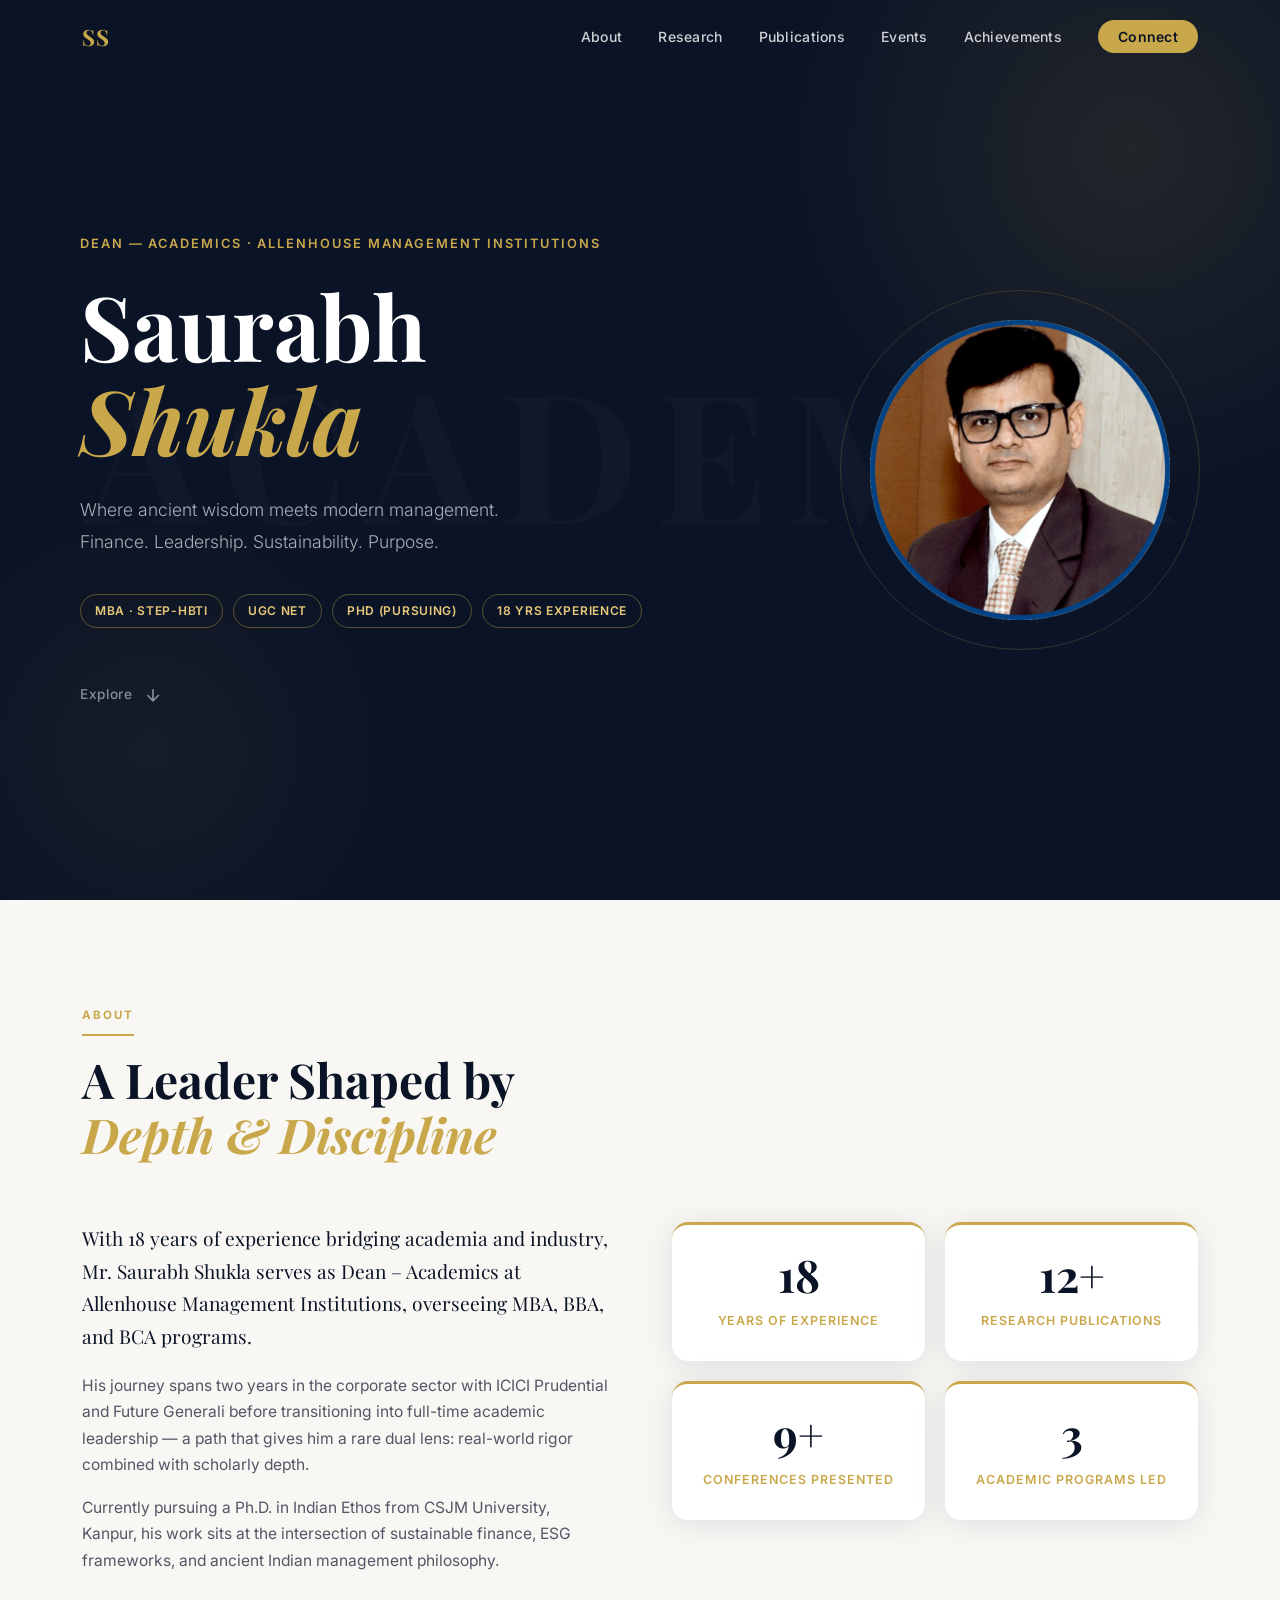
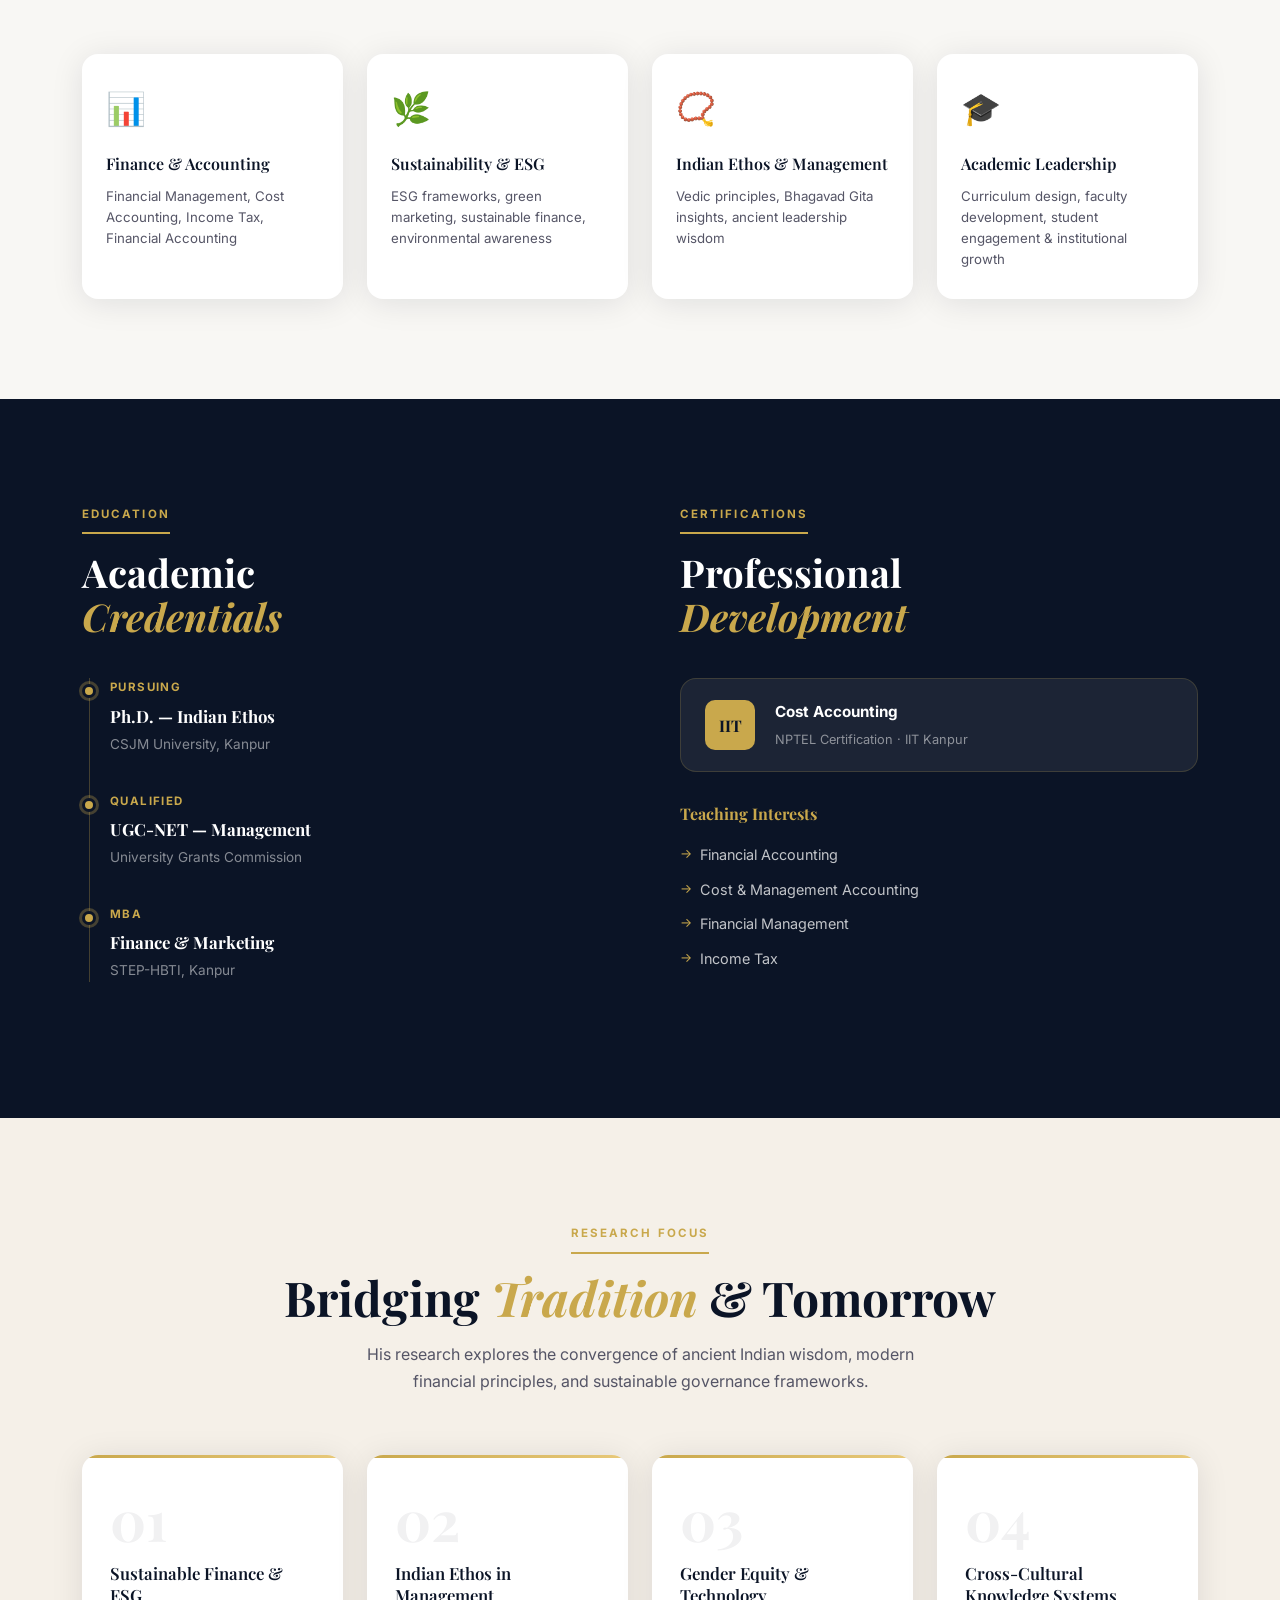
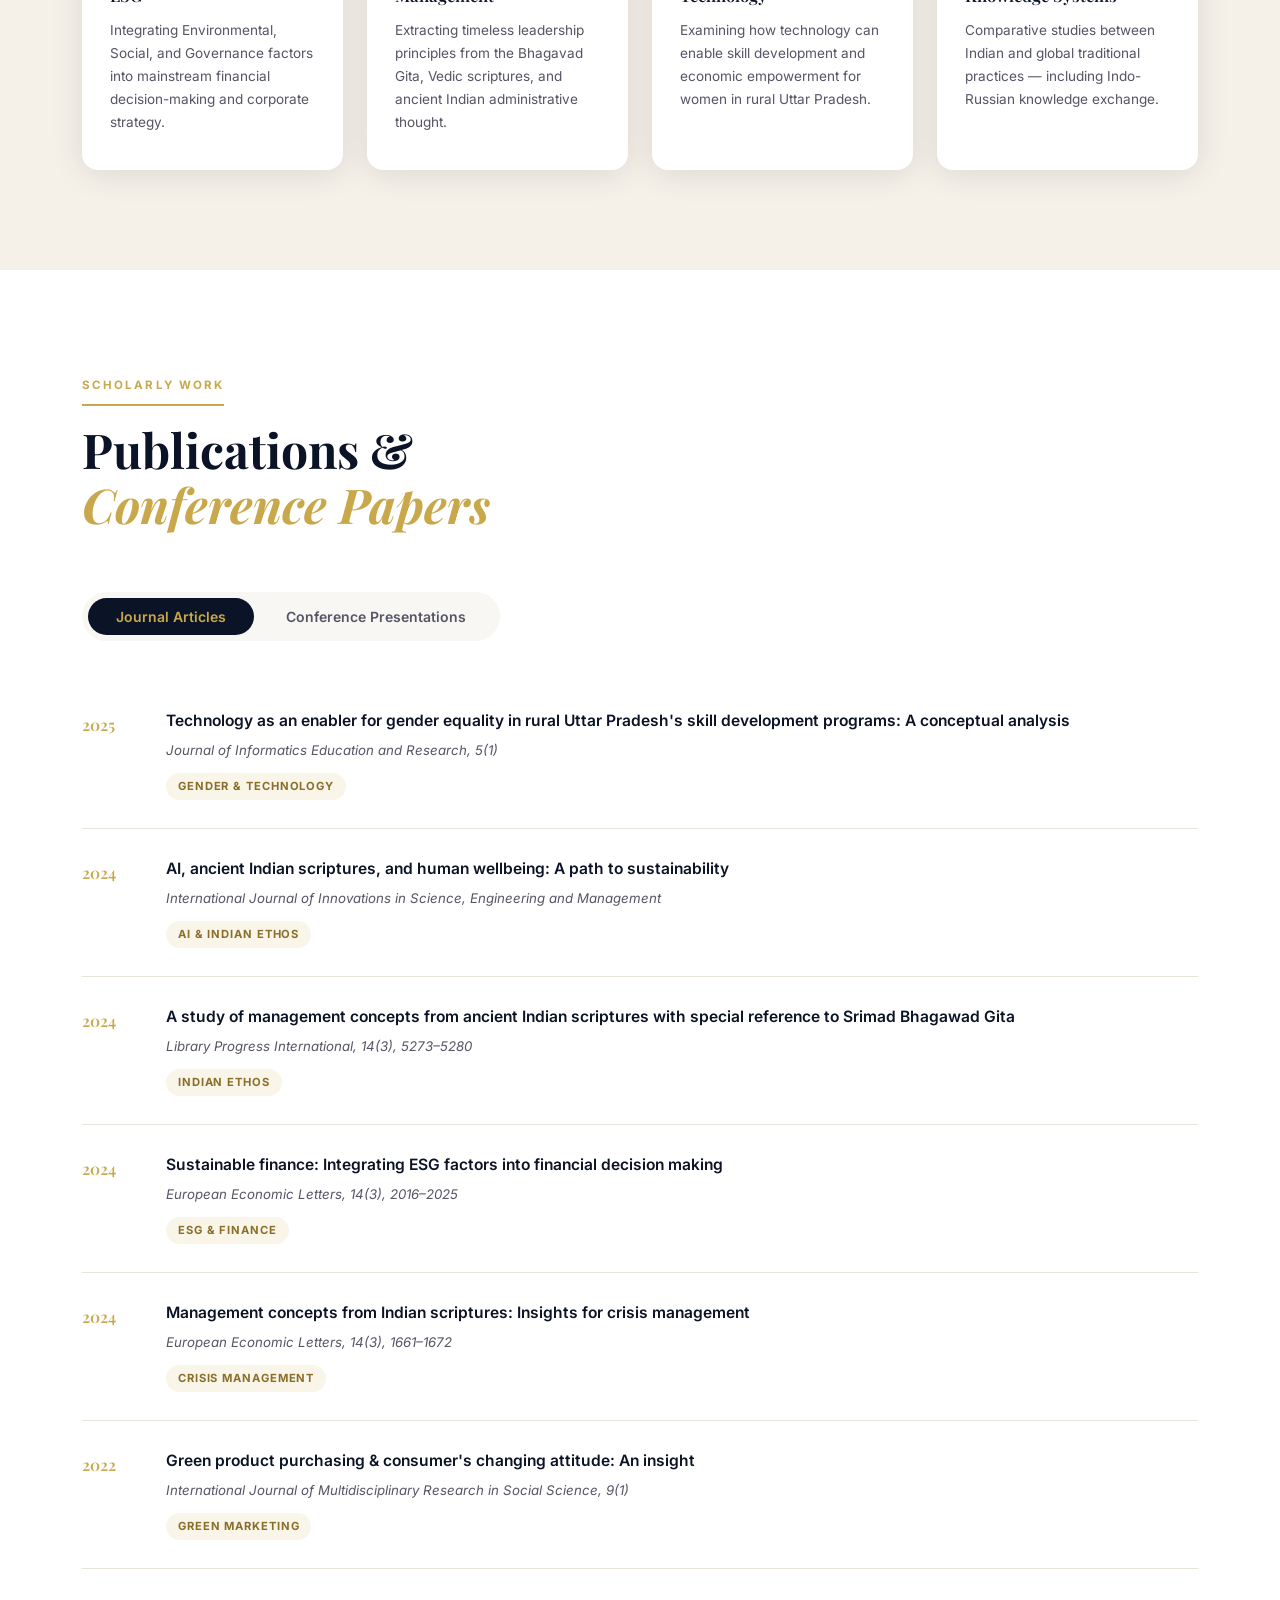
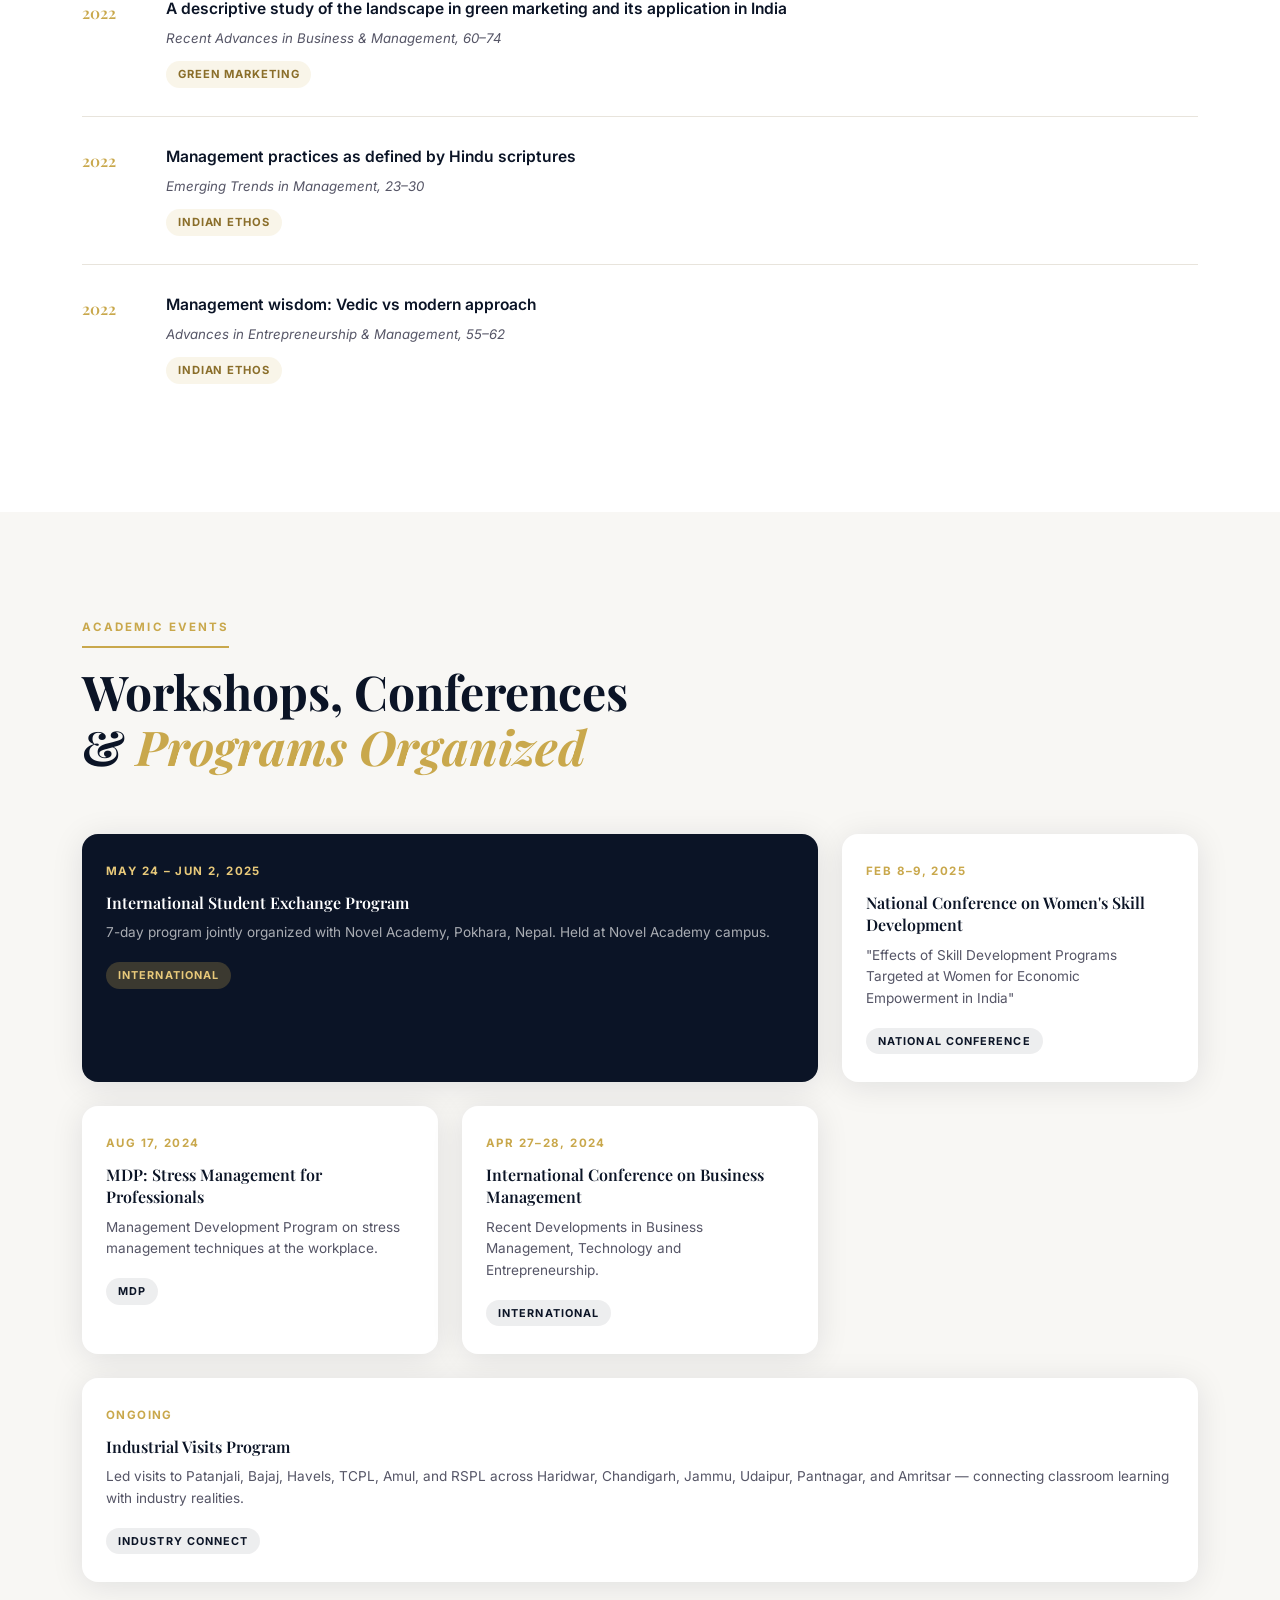
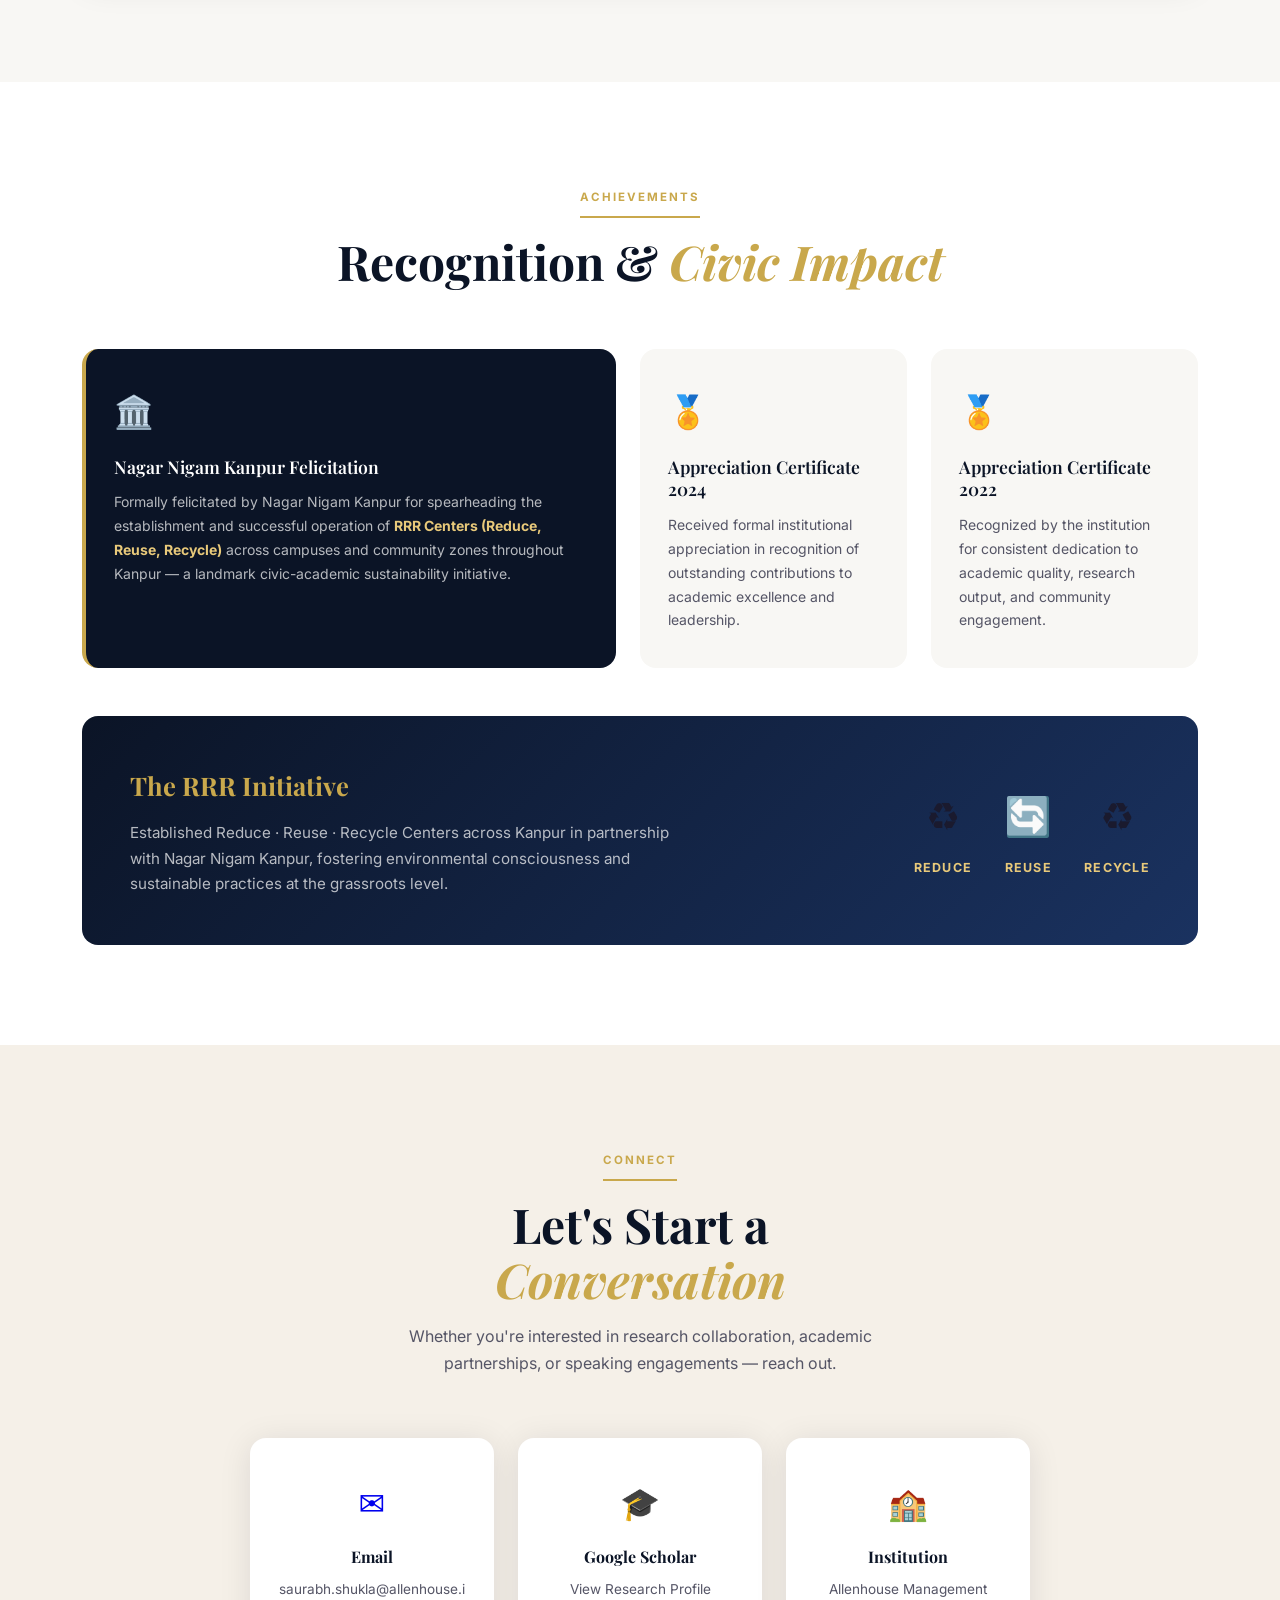
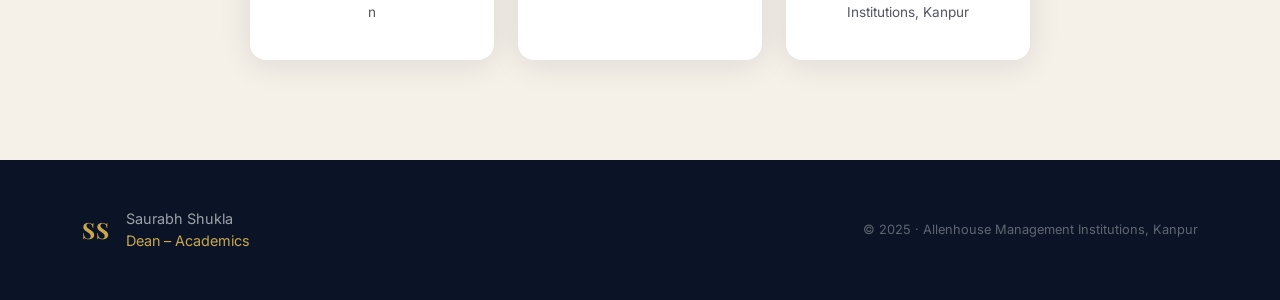
==== index.html @ df02d7ec "Add files via upload" ====
<!DOCTYPE html>
<html lang="en">
<head>
  <meta charset="UTF-8" />
  <meta name="viewport" content="width=device-width, initial-scale=1.0" />
  <title>Saurabh Shukla — Dean Academics | Allenhouse Management Institutions</title>
  <meta name="description" content="Academic leader, researcher, and sustainability advocate with 18 years of experience in management education." />
  <link rel="preconnect" href="https://fonts.googleapis.com" />
  <link rel="preconnect" href="https://fonts.gstatic.com" crossorigin />
  <link href="https://fonts.googleapis.com/css2?family=Playfair+Display:ital,wght@0,400;0,600;0,700;1,400&family=Inter:wght@300;400;500;600&display=swap" rel="stylesheet" />
  <link rel="stylesheet" href="style.css" />
</head>
<body>

  <!-- NAV -->
  <nav id="navbar">
    <div class="nav-inner">
      <span class="nav-logo">SS</span>
      <ul class="nav-links" id="nav-links">
        <li><a href="#about">About</a></li>
        <li><a href="#research">Research</a></li>
        <li><a href="#publications">Publications</a></li>
        <li><a href="#events">Events</a></li>
        <li><a href="#achievements">Achievements</a></li>
        <li><a href="#contact" class="nav-cta">Connect</a></li>
      </ul>
      <button class="hamburger" id="hamburger" aria-label="Toggle menu">
        <span></span><span></span><span></span>
      </button>
    </div>
  </nav>

  <!-- HERO -->
  <header class="hero" id="home">
    <div class="hero-bg-text" aria-hidden="true">ACADEMIA</div>
    <div class="hero-content">
      <p class="hero-eyebrow">Dean — Academics · Allenhouse Management Institutions</p>
      <h1 class="hero-name">Saurabh<br /><em>Shukla</em></h1>
      <p class="hero-tagline">Where ancient wisdom meets modern management.<br />Finance. Leadership. Sustainability. Purpose.</p>
      <div class="hero-badges">
        <span>MBA · STEP-HBTI</span>
        <span>UGC NET</span>
        <span>PhD (Pursuing)</span>
        <span>18 Yrs Experience</span>
      </div>
      <a href="#about" class="hero-scroll">
        <span>Explore</span>
        <svg width="20" height="20" viewBox="0 0 24 24" fill="none" stroke="currentColor" stroke-width="2"><path d="M12 5v14M5 12l7 7 7-7"/></svg>
      </a>
    </div>
   <div class="hero-visual" aria-hidden="true">

    <div class="hero-ring ring-1"></div>

    <div class="hero-ring ring-2"></div>

    <div class="hero-ring ring-3"></div>

    <div class="hero-avatar">

        <img src="image.png" alt="Profile Image">

    </div>

</div>
  </header>

  <!-- ABOUT -->
  <section class="about" id="about">
    <div class="container">
      <div class="section-header">
        <span class="section-tag">About</span>
        <h2>A Leader Shaped by<br /><em>Depth & Discipline</em></h2>
      </div>
      <div class="about-grid">
        <div class="about-text">
          <p class="lead">With 18 years of experience bridging academia and industry, Mr. Saurabh Shukla serves as Dean – Academics at Allenhouse Management Institutions, overseeing MBA, BBA, and BCA programs.</p>
          <p>His journey spans two years in the corporate sector with ICICI Prudential and Future Generali before transitioning into full-time academic leadership — a path that gives him a rare dual lens: real-world rigor combined with scholarly depth.</p>
          <p>Currently pursuing a Ph.D. in Indian Ethos from CSJM University, Kanpur, his work sits at the intersection of sustainable finance, ESG frameworks, and ancient Indian management philosophy.</p>
        </div>
        <div class="about-stats">
          <div class="stat-card">
            <span class="stat-num">18</span>
            <span class="stat-label">Years of Experience</span>
          </div>
          <div class="stat-card">
            <span class="stat-num">12+</span>
            <span class="stat-label">Research Publications</span>
          </div>
          <div class="stat-card">
            <span class="stat-num">9+</span>
            <span class="stat-label">Conferences Presented</span>
          </div>
          <div class="stat-card">
            <span class="stat-num">3</span>
            <span class="stat-label">Academic Programs Led</span>
          </div>
        </div>
      </div>

      <div class="expertise-row">
        <div class="expertise-item">
          <div class="expertise-icon">📊</div>
          <h4>Finance & Accounting</h4>
          <p>Financial Management, Cost Accounting, Income Tax, Financial Accounting</p>
        </div>
        <div class="expertise-item">
          <div class="expertise-icon">🌿</div>
          <h4>Sustainability & ESG</h4>
          <p>ESG frameworks, green marketing, sustainable finance, environmental awareness</p>
        </div>
        <div class="expertise-item">
          <div class="expertise-icon">📿</div>
          <h4>Indian Ethos & Management</h4>
          <p>Vedic principles, Bhagavad Gita insights, ancient leadership wisdom</p>
        </div>
        <div class="expertise-item">
          <div class="expertise-icon">🎓</div>
          <h4>Academic Leadership</h4>
          <p>Curriculum design, faculty development, student engagement & institutional growth</p>
        </div>
      </div>
    </div>
  </section>

  <!-- EDUCATION & CERTIFICATIONS -->
  <section class="education" id="education">
    <div class="container">
      <div class="edu-grid">
        <div class="edu-col">
          <span class="section-tag">Education</span>
          <h3>Academic<br /><em>Credentials</em></h3>
          <div class="timeline">
            <div class="timeline-item">
              <div class="tl-dot"></div>
              <div class="tl-content">
                <span class="tl-year">Pursuing</span>
                <h4>Ph.D. — Indian Ethos</h4>
                <p>CSJM University, Kanpur</p>
              </div>
            </div>
            <div class="timeline-item">
              <div class="tl-dot"></div>
              <div class="tl-content">
                <span class="tl-year">Qualified</span>
                <h4>UGC-NET — Management</h4>
                <p>University Grants Commission</p>
              </div>
            </div>
            <div class="timeline-item">
              <div class="tl-dot"></div>
              <div class="tl-content">
                <span class="tl-year">MBA</span>
                <h4>Finance & Marketing</h4>
                <p>STEP-HBTI, Kanpur</p>
              </div>
            </div>
          </div>
        </div>
        <div class="edu-col">
          <span class="section-tag">Certifications</span>
          <h3>Professional<br /><em>Development</em></h3>
          <div class="cert-card">
            <div class="cert-logo">IIT</div>
            <div>
              <h4>Cost Accounting</h4>
              <p>NPTEL Certification · IIT Kanpur</p>
            </div>
          </div>
          <div class="teaching-interests">
            <h4>Teaching Interests</h4>
            <ul>
              <li>Financial Accounting</li>
              <li>Cost &amp; Management Accounting</li>
              <li>Financial Management</li>
              <li>Income Tax</li>
            </ul>
          </div>
        </div>
      </div>
    </div>
  </section>

  <!-- RESEARCH INTERESTS -->
  <section class="research" id="research">
    <div class="container">
      <div class="section-header centered">
        <span class="section-tag">Research Focus</span>
        <h2>Bridging <em>Tradition</em> &amp; Tomorrow</h2>
        <p class="section-sub">His research explores the convergence of ancient Indian wisdom, modern financial principles, and sustainable governance frameworks.</p>
      </div>
      <div class="research-pillars">
        <div class="pillar">
          <div class="pillar-num">01</div>
          <h3>Sustainable Finance &amp; ESG</h3>
          <p>Integrating Environmental, Social, and Governance factors into mainstream financial decision-making and corporate strategy.</p>
        </div>
        <div class="pillar">
          <div class="pillar-num">02</div>
          <h3>Indian Ethos in Management</h3>
          <p>Extracting timeless leadership principles from the Bhagavad Gita, Vedic scriptures, and ancient Indian administrative thought.</p>
        </div>
        <div class="pillar">
          <div class="pillar-num">03</div>
          <h3>Gender Equity &amp; Technology</h3>
          <p>Examining how technology can enable skill development and economic empowerment for women in rural Uttar Pradesh.</p>
        </div>
        <div class="pillar">
          <div class="pillar-num">04</div>
          <h3>Cross-Cultural Knowledge Systems</h3>
          <p>Comparative studies between Indian and global traditional practices — including Indo-Russian knowledge exchange.</p>
        </div>
      </div>
    </div>
  </section>

  <!-- PUBLICATIONS -->
  <section class="publications" id="publications">
    <div class="container">
      <div class="section-header">
        <span class="section-tag">Scholarly Work</span>
        <h2>Publications &amp;<br /><em>Conference Papers</em></h2>
      </div>

      <div class="pub-tabs">
        <button class="pub-tab active" data-tab="journals">Journal Articles</button>
        <button class="pub-tab" data-tab="conferences">Conference Presentations</button>
      </div>

      <div class="pub-list" id="tab-journals">
        <div class="pub-item">
          <span class="pub-year">2025</span>
          <div class="pub-detail">
            <h4>Technology as an enabler for gender equality in rural Uttar Pradesh's skill development programs: A conceptual analysis</h4>
            <p><em>Journal of Informatics Education and Research</em>, 5(1)</p>
            <span class="pub-tag">Gender &amp; Technology</span>
          </div>
        </div>
        <div class="pub-item">
          <span class="pub-year">2024</span>
          <div class="pub-detail">
            <h4>AI, ancient Indian scriptures, and human wellbeing: A path to sustainability</h4>
            <p><em>International Journal of Innovations in Science, Engineering and Management</em></p>
            <span class="pub-tag">AI &amp; Indian Ethos</span>
          </div>
        </div>
        <div class="pub-item">
          <span class="pub-year">2024</span>
          <div class="pub-detail">
            <h4>A study of management concepts from ancient Indian scriptures with special reference to Srimad Bhagawad Gita</h4>
            <p><em>Library Progress International</em>, 14(3), 5273–5280</p>
            <span class="pub-tag">Indian Ethos</span>
          </div>
        </div>
        <div class="pub-item">
          <span class="pub-year">2024</span>
          <div class="pub-detail">
            <h4>Sustainable finance: Integrating ESG factors into financial decision making</h4>
            <p><em>European Economic Letters</em>, 14(3), 2016–2025</p>
            <span class="pub-tag">ESG &amp; Finance</span>
          </div>
        </div>
        <div class="pub-item">
          <span class="pub-year">2024</span>
          <div class="pub-detail">
            <h4>Management concepts from Indian scriptures: Insights for crisis management</h4>
            <p><em>European Economic Letters</em>, 14(3), 1661–1672</p>
            <span class="pub-tag">Crisis Management</span>
          </div>
        </div>
        <div class="pub-item">
          <span class="pub-year">2022</span>
          <div class="pub-detail">
            <h4>Green product purchasing &amp; consumer's changing attitude: An insight</h4>
            <p><em>International Journal of Multidisciplinary Research in Social Science</em>, 9(1)</p>
            <span class="pub-tag">Green Marketing</span>
          </div>
        </div>
        <div class="pub-item">
          <span class="pub-year">2022</span>
          <div class="pub-detail">
            <h4>A descriptive study of the landscape in green marketing and its application in India</h4>
            <p><em>Recent Advances in Business &amp; Management</em>, 60–74</p>
            <span class="pub-tag">Green Marketing</span>
          </div>
        </div>
        <div class="pub-item">
          <span class="pub-year">2022</span>
          <div class="pub-detail">
            <h4>Management practices as defined by Hindu scriptures</h4>
            <p><em>Emerging Trends in Management</em>, 23–30</p>
            <span class="pub-tag">Indian Ethos</span>
          </div>
        </div>
        <div class="pub-item">
          <span class="pub-year">2022</span>
          <div class="pub-detail">
            <h4>Management wisdom: Vedic vs modern approach</h4>
            <p><em>Advances in Entrepreneurship &amp; Management</em>, 55–62</p>
            <span class="pub-tag">Indian Ethos</span>
          </div>
        </div>
      </div>

      <div class="pub-list hidden" id="tab-conferences">
        <div class="pub-item">
          <span class="pub-year">2025</span>
          <div class="pub-detail">
            <h4>From Tradition to Empowerment: Understanding Streedhan's Role in Women's Financial Independence</h4>
            <p>International Conference on Entrepreneurship and Innovation · CSJM University, Kanpur (in collaboration with Astana International University, Kazakhstan)</p>
            <span class="pub-tag">Women &amp; Finance</span>
          </div>
        </div>
        <div class="pub-item">
          <span class="pub-year">2025</span>
          <div class="pub-detail">
            <h4>Decision Making under Pressure: Insights from Arjuna's Dilemma in the Bhagawad Gita</h4>
            <p>National Conference on Bhagawad Gita: Timeless Principles for Effective Life Management</p>
            <span class="pub-tag">Indian Ethos</span>
          </div>
        </div>
        <div class="pub-item">
          <span class="pub-year">2024</span>
          <div class="pub-detail">
            <h4>Sustainable Living Principles in Indian Scriptures and Russian Traditional Practices: A Cross-Cultural Study</h4>
            <p>2nd International Conference on Indian &amp; Russian Knowledge System</p>
            <span class="pub-tag">Cross-Cultural</span>
          </div>
        </div>
        <div class="pub-item">
          <span class="pub-year">2024</span>
          <div class="pub-detail">
            <h4>The Enduring Influence of the Bhagawad Gita on Modern Management: A Comparative Analysis</h4>
            <p>International Conference on Recent Development in Business Management</p>
            <span class="pub-tag">Indian Ethos</span>
          </div>
        </div>
        <div class="pub-item">
          <span class="pub-year">2023</span>
          <div class="pub-detail">
            <h4>Bhagawad Gita: A Success Key to Contemporary Management</h4>
            <p>International Conference on Indian Knowledge System</p>
            <span class="pub-tag">Indian Ethos</span>
          </div>
        </div>
        <div class="pub-item">
          <span class="pub-year">2022</span>
          <div class="pub-detail">
            <h4>Management Practices as Defined by Hindu Scriptures</h4>
            <p>Emerging Trends in Management Conference</p>
            <span class="pub-tag">Indian Ethos</span>
          </div>
        </div>
      </div>
    </div>
  </section>

  <!-- EVENTS -->
  <section class="events" id="events">
    <div class="container">
      <div class="section-header">
        <span class="section-tag">Academic Events</span>
        <h2>Workshops, Conferences<br />&amp; <em>Programs Organized</em></h2>
      </div>
      <div class="events-grid">
        <div class="event-card highlight">
          <span class="event-date">May 24 – Jun 2, 2025</span>
          <h4>International Student Exchange Program</h4>
          <p>7-day program jointly organized with Novel Academy, Pokhara, Nepal. Held at Novel Academy campus.</p>
          <span class="event-type">International</span>
        </div>
        <div class="event-card">
          <span class="event-date">Feb 8–9, 2025</span>
          <h4>National Conference on Women's Skill Development</h4>
          <p>"Effects of Skill Development Programs Targeted at Women for Economic Empowerment in India"</p>
          <span class="event-type">National Conference</span>
        </div>
        <div class="event-card">
          <span class="event-date">Aug 17, 2024</span>
          <h4>MDP: Stress Management for Professionals</h4>
          <p>Management Development Program on stress management techniques at the workplace.</p>
          <span class="event-type">MDP</span>
        </div>
        <div class="event-card">
          <span class="event-date">Apr 27–28, 2024</span>
          <h4>International Conference on Business Management</h4>
          <p>Recent Developments in Business Management, Technology and Entrepreneurship.</p>
          <span class="event-type">International</span>
        </div>
        <div class="event-card wide">
          <span class="event-date">Ongoing</span>
          <h4>Industrial Visits Program</h4>
          <p>Led visits to Patanjali, Bajaj, Havels, TCPL, Amul, and RSPL across Haridwar, Chandigarh, Jammu, Udaipur, Pantnagar, and Amritsar — connecting classroom learning with industry realities.</p>
          <span class="event-type">Industry Connect</span>
        </div>
      </div>
    </div>
  </section>

  <!-- ACHIEVEMENTS -->
  <section class="achievements" id="achievements">
    <div class="container">
      <div class="section-header centered">
        <span class="section-tag">Achievements</span>
        <h2>Recognition &amp; <em>Civic Impact</em></h2>
      </div>
      <div class="achieve-grid">
        <div class="achieve-card main">
          <div class="achieve-icon">🏛️</div>
          <h3>Nagar Nigam Kanpur Felicitation</h3>
          <p>Formally felicitated by Nagar Nigam Kanpur for spearheading the establishment and successful operation of <strong>RRR Centers (Reduce, Reuse, Recycle)</strong> across campuses and community zones throughout Kanpur — a landmark civic-academic sustainability initiative.</p>
        </div>
        <div class="achieve-card">
          <div class="achieve-icon">🏅</div>
          <h3>Appreciation Certificate 2024</h3>
          <p>Received formal institutional appreciation in recognition of outstanding contributions to academic excellence and leadership.</p>
        </div>
        <div class="achieve-card">
          <div class="achieve-icon">🏅</div>
          <h3>Appreciation Certificate 2022</h3>
          <p>Recognized by the institution for consistent dedication to academic quality, research output, and community engagement.</p>
        </div>
      </div>

      <div class="rrr-banner">
        <div class="rrr-content">
          <h3>The RRR Initiative</h3>
          <p>Established Reduce · Reuse · Recycle Centers across Kanpur in partnership with Nagar Nigam Kanpur, fostering environmental consciousness and sustainable practices at the grassroots level.</p>
        </div>
        <div class="rrr-icons">
          <div><span>♻️</span><p>Reduce</p></div>
          <div><span>🔄</span><p>Reuse</p></div>
          <div><span>♻️</span><p>Recycle</p></div>
        </div>
      </div>
    </div>
  </section>

  <!-- CONTACT -->
  <section class="contact" id="contact">
    <div class="container">
      <div class="section-header centered">
        <span class="section-tag">Connect</span>
        <h2>Let's Start a<br /><em>Conversation</em></h2>
        <p class="section-sub">Whether you're interested in research collaboration, academic partnerships, or speaking engagements — reach out.</p>
      </div>
      <div class="contact-grid">
        <a href="mailto:saurabh.shukla@allenhouse.in" class="contact-card">
          <div class="contact-icon">✉️</div>
          <h4>Email</h4>
          <p>saurabh.shukla@allenhouse.in</p>
        </a>
        <a href="https://scholar.google.com" target="_blank" rel="noopener" class="contact-card">
          <div class="contact-icon">🎓</div>
          <h4>Google Scholar</h4>
          <p>View Research Profile</p>
        </a>
        <div class="contact-card">
          <div class="contact-icon">🏫</div>
          <h4>Institution</h4>
          <p>Allenhouse Management Institutions, Kanpur</p>
        </div>
      </div>
    </div>
  </section>

  <!-- FOOTER -->
  <footer class="footer">
    <div class="container">
      <div class="footer-inner">
        <div class="footer-brand">
          <span class="nav-logo">SS</span>
          <p>Saurabh Shukla<br /><em>Dean – Academics</em></p>
        </div>
        <p class="footer-copy">© 2025 · Allenhouse Management Institutions, Kanpur</p>
      </div>
    </div>
  </footer>

  <script src="script.js"></script>
</body>
</html>
---- style.css ----
/* ============================================
   RESET & BASE
   ============================================ */
*, *::before, *::after { box-sizing: border-box; margin: 0; padding: 0; }

:root {
  --navy:    #0b1426;
  --navy-2:  #112040;
  --gold:    #c9a84c;
  --gold-lt: #e8c97a;
  --cream:   #f5f0e8;
  --white:   #ffffff;
  --gray-1:  #f8f7f4;
  --gray-2:  #e8e4dc;
  --gray-3:  #9a9590;
  --text:    #1a1a2e;
  --text-lt: #555566;

  --font-serif: 'Playfair Display', Georgia, serif;
  --font-sans:  'Inter', system-ui, sans-serif;

  --radius: 16px;
  --radius-sm: 8px;
  --shadow: 0 4px 32px rgba(11,20,38,0.10);
  --shadow-lg: 0 16px 64px rgba(11,20,38,0.18);
  --transition: 0.3s cubic-bezier(0.4, 0, 0.2, 1);
}

html { scroll-behavior: smooth; font-size: 16px; }

body {
  font-family: var(--font-sans);
  color: var(--text);
  background: var(--white);
  line-height: 1.7;
  overflow-x: hidden;
}

::selection { background: var(--gold); color: var(--navy); }

.container {
  max-width: 1180px;
  margin: 0 auto;
  padding: 0 32px;
}

/* ============================================
   NAV
   ============================================ */
#navbar {
  position: fixed;
  top: 0; left: 0; right: 0;
  z-index: 1000;
  padding: 18px 0;
  transition: var(--transition);
}

#navbar.scrolled {
  background: rgba(11,20,38,0.96);
  backdrop-filter: blur(16px);
  padding: 12px 0;
  box-shadow: 0 2px 20px rgba(0,0,0,0.3);
}

.nav-inner {
  max-width: 1180px;
  margin: 0 auto;
  padding: 0 32px;
  display: flex;
  align-items: center;
  justify-content: space-between;
}

.nav-logo {
  font-family: var(--font-serif);
  font-size: 1.4rem;
  font-weight: 700;
  color: var(--gold);
  letter-spacing: 0.05em;
}

.nav-links {
  display: flex;
  list-style: none;
  gap: 36px;
  align-items: center;
}

.nav-links a {
  text-decoration: none;
  color: rgba(255,255,255,0.8);
  font-size: 0.875rem;
  font-weight: 500;
  letter-spacing: 0.02em;
  transition: color var(--transition);
}

.nav-links a:hover { color: var(--gold-lt); }

.nav-cta {
  background: var(--gold) !important;
  color: var(--navy) !important;
  padding: 8px 20px;
  border-radius: 40px;
  font-weight: 600 !important;
  transition: background var(--transition) !important;
}

.nav-cta:hover { background: var(--gold-lt) !important; }

.hamburger {
  display: none;
  flex-direction: column;
  gap: 5px;
  background: none;
  border: none;
  cursor: pointer;
  padding: 4px;
}

.hamburger span {
  display: block;
  width: 24px;
  height: 2px;
  background: var(--gold);
  border-radius: 2px;
  transition: var(--transition);
}

/* ============================================
   HERO
   ============================================ */
.hero {
  min-height: 100vh;
  background: var(--navy);
  display: flex;
  align-items: center;
  justify-content: space-between;
  padding: 120px 80px 80px;
  position: relative;
  overflow: hidden;
}

.hero::before {
  content: '';
  position: absolute;
  top: -200px; right: -200px;
  width: 700px; height: 700px;
  background: radial-gradient(circle, rgba(201,168,76,0.12) 0%, transparent 70%);
  pointer-events: none;
}

.hero::after {
  content: '';
  position: absolute;
  bottom: -100px; left: -100px;
  width: 500px; height: 500px;
  background: radial-gradient(circle, rgba(201,168,76,0.06) 0%, transparent 70%);
  pointer-events: none;
}

.hero-bg-text {
  position: absolute;
  top: 50%;
  left: 50%;
  transform: translate(-50%, -50%);
  font-family: var(--font-serif);
  font-size: clamp(80px, 14vw, 200px);
  font-weight: 700;
  color: rgba(255,255,255,0.025);
  white-space: nowrap;
  pointer-events: none;
  letter-spacing: 0.1em;
  user-select: none;
}

.hero-content {
  position: relative;
  z-index: 2;
  max-width: 580px;
}

.hero-eyebrow {
  font-size: 0.8rem;
  font-weight: 600;
  letter-spacing: 0.15em;
  text-transform: uppercase;
  color: var(--gold);
  margin-bottom: 24px;
}

.hero-name {
  font-family: var(--font-serif);
  font-size: clamp(3.5rem, 7vw, 6rem);
  font-weight: 700;
  color: var(--white);
  line-height: 1.05;
  margin-bottom: 28px;
}

.hero-name em {
  color: var(--gold);
  font-style: italic;
}

.hero-tagline {
  font-size: 1.1rem;
  color: rgba(255,255,255,0.65);
  line-height: 1.8;
  margin-bottom: 36px;
  font-weight: 300;
}

.hero-badges {
  display: flex;
  flex-wrap: wrap;
  gap: 10px;
  margin-bottom: 52px;
}

.hero-badges span {
  font-size: 0.75rem;
  font-weight: 600;
  letter-spacing: 0.06em;
  text-transform: uppercase;
  padding: 6px 14px;
  border: 1px solid rgba(201,168,76,0.4);
  border-radius: 40px;
  color: var(--gold-lt);
}

.hero-scroll {
  display: inline-flex;
  align-items: center;
  gap: 10px;
  color: rgba(255,255,255,0.5);
  text-decoration: none;
  font-size: 0.85rem;
  font-weight: 500;
  letter-spacing: 0.05em;
  transition: color var(--transition);
  animation: bounce 2s ease-in-out infinite;
}

.hero-scroll:hover { color: var(--gold); }

@keyframes bounce {
  0%, 100% { transform: translateY(0); }
  50% { transform: translateY(6px); }
}

/* Hero Visual */
.hero-visual {
  position: relative;
  z-index: 2;
  width: 360px;
  height: 360px;
  flex-shrink: 0;
}

.hero-ring {
  position: absolute;
  border-radius: 50%;
  border: 1px solid rgba(201,168,76,0.2);
  top: 50%; left: 50%;
  transform: translate(-50%, -50%);
}

.ring-1 { width: 360px; height: 360px; animation: rotate 20s linear infinite; }
.ring-2 { width: 280px; height: 280px; animation: rotate 15s linear infinite reverse; border-style: dashed; }
.ring-3 { width: 200px; height: 200px; border-color: rgba(201,168,76,0.35); }

@keyframes rotate {
  from { transform: translate(-50%, -50%) rotate(0deg); }
  to   { transform: translate(-50%, -50%) rotate(360deg); }
}

.hero-avatar {
  position: absolute;
  top: 50%; left: 50%;
  transform: translate(-50%, -50%);
  width: 140px; height: 140px;
  border-radius: 50%;
  background: linear-gradient(135deg, var(--gold) 0%, #a07830 100%);
  display: flex;
  align-items: center;
  justify-content: center;
  font-family: var(--font-serif);
  font-size: 2.8rem;
  font-weight: 700;
  color: var(--navy);
  box-shadow: 0 0 60px rgba(201,168,76,0.4);
}

/* ============================================
   SECTION SHARED
   ============================================ */
section { padding: 100px 0; }

.section-tag {
  display: inline-block;
  font-size: 0.72rem;
  font-weight: 700;
  letter-spacing: 0.18em;
  text-transform: uppercase;
  color: var(--gold);
  margin-bottom: 16px;
  padding-bottom: 8px;
  border-bottom: 2px solid var(--gold);
}

.section-header { margin-bottom: 60px; }
.section-header.centered { text-align: center; }

.section-header h2 {
  font-family: var(--font-serif);
  font-size: clamp(2rem, 4vw, 3rem);
  font-weight: 700;
  line-height: 1.15;
  color: var(--navy);
}

.section-header h2 em {
  color: var(--gold);
  font-style: italic;
}

.section-sub {
  margin-top: 16px;
  color: var(--text-lt);
  font-size: 1rem;
  max-width: 560px;
  margin-left: auto;
  margin-right: auto;
}

/* ============================================
   ABOUT
   ============================================ */
.about { background: var(--gray-1); }

.about-grid {
  display: grid;
  grid-template-columns: 1fr 1fr;
  gap: 64px;
  align-items: start;
  margin-bottom: 64px;
}

.about-text .lead {
  font-family: var(--font-serif);
  font-size: 1.2rem;
  color: var(--navy);
  line-height: 1.7;
  margin-bottom: 20px;
}

.about-text p {
  color: var(--text-lt);
  margin-bottom: 16px;
  font-size: 0.975rem;
}

.about-stats {
  display: grid;
  grid-template-columns: 1fr 1fr;
  gap: 20px;
}

.stat-card {
  background: var(--white);
  border-radius: var(--radius);
  padding: 28px 24px;
  box-shadow: var(--shadow);
  text-align: center;
  border-top: 3px solid var(--gold);
  transition: transform var(--transition);
}

.stat-card:hover { transform: translateY(-4px); }

.stat-num {
  display: block;
  font-family: var(--font-serif);
  font-size: 2.8rem;
  font-weight: 700;
  color: var(--navy);
  line-height: 1;
  margin-bottom: 8px;
}

.stat-label {
  font-size: 0.78rem;
  font-weight: 600;
  color: var(--gold);
  text-transform: uppercase;
  letter-spacing: 0.08em;
}

.expertise-row {
  display: grid;
  grid-template-columns: repeat(4, 1fr);
  gap: 24px;
}

.expertise-item {
  background: var(--white);
  border-radius: var(--radius);
  padding: 28px 24px;
  box-shadow: var(--shadow);
  transition: transform var(--transition), box-shadow var(--transition);
}

.expertise-item:hover {
  transform: translateY(-6px);
  box-shadow: var(--shadow-lg);
}

.expertise-icon {
  font-size: 2rem;
  margin-bottom: 14px;
}

.expertise-item h4 {
  font-family: var(--font-serif);
  font-size: 1rem;
  font-weight: 600;
  color: var(--navy);
  margin-bottom: 8px;
}

.expertise-item p {
  font-size: 0.83rem;
  color: var(--text-lt);
  line-height: 1.6;
}

/* ============================================
   EDUCATION
   ============================================ */
.education { background: var(--navy); }

.edu-grid {
  display: grid;
  grid-template-columns: 1fr 1fr;
  gap: 80px;
}

.edu-col .section-tag { color: var(--gold); }

.edu-col h3 {
  font-family: var(--font-serif);
  font-size: 2.4rem;
  font-weight: 700;
  color: var(--white);
  line-height: 1.15;
  margin-bottom: 40px;
}

.edu-col h3 em { color: var(--gold); font-style: italic; }

/* Timeline */
.timeline { position: relative; padding-left: 28px; }

.timeline::before {
  content: '';
  position: absolute;
  left: 7px; top: 0; bottom: 0;
  width: 1px;
  background: rgba(201,168,76,0.3);
}

.timeline-item {
  position: relative;
  margin-bottom: 36px;
}

.tl-dot {
  position: absolute;
  left: -28px;
  top: 6px;
  width: 14px; height: 14px;
  border-radius: 50%;
  background: var(--gold);
  border: 3px solid var(--navy);
  box-shadow: 0 0 0 3px rgba(201,168,76,0.3);
}

.tl-year {
  font-size: 0.72rem;
  font-weight: 700;
  letter-spacing: 0.12em;
  text-transform: uppercase;
  color: var(--gold);
  margin-bottom: 4px;
  display: block;
}

.tl-content h4 {
  font-family: var(--font-serif);
  font-size: 1.05rem;
  color: var(--white);
  margin-bottom: 2px;
}

.tl-content p {
  font-size: 0.85rem;
  color: rgba(255,255,255,0.5);
}

/* Cert */
.cert-card {
  display: flex;
  align-items: center;
  gap: 20px;
  background: rgba(255,255,255,0.07);
  border: 1px solid rgba(201,168,76,0.2);
  border-radius: var(--radius);
  padding: 20px 24px;
  margin-bottom: 28px;
}

.cert-logo {
  width: 50px; height: 50px;
  border-radius: 10px;
  background: var(--gold);
  color: var(--navy);
  font-family: var(--font-serif);
  font-size: 1rem;
  font-weight: 700;
  display: flex;
  align-items: center;
  justify-content: center;
  flex-shrink: 0;
}

.cert-card h4 { color: var(--white); font-size: 0.95rem; margin-bottom: 4px; }
.cert-card p { font-size: 0.8rem; color: rgba(255,255,255,0.5); }

.teaching-interests h4 {
  font-family: var(--font-serif);
  color: var(--gold);
  font-size: 1rem;
  margin-bottom: 16px;
}

.teaching-interests ul {
  list-style: none;
  display: flex;
  flex-direction: column;
  gap: 10px;
}

.teaching-interests li {
  color: rgba(255,255,255,0.75);
  font-size: 0.9rem;
  padding-left: 20px;
  position: relative;
}

.teaching-interests li::before {
  content: '→';
  position: absolute;
  left: 0;
  color: var(--gold);
  font-size: 0.8rem;
}

/* ============================================
   RESEARCH
   ============================================ */
.research { background: var(--cream); }

.research-pillars {
  display: grid;
  grid-template-columns: repeat(4, 1fr);
  gap: 24px;
}

.pillar {
  background: var(--white);
  border-radius: var(--radius);
  padding: 36px 28px;
  box-shadow: var(--shadow);
  position: relative;
  overflow: hidden;
  transition: transform var(--transition), box-shadow var(--transition);
}

.pillar:hover {
  transform: translateY(-8px);
  box-shadow: var(--shadow-lg);
}

.pillar::before {
  content: '';
  position: absolute;
  top: 0; left: 0; right: 0;
  height: 3px;
  background: linear-gradient(90deg, var(--gold), var(--gold-lt));
}

.pillar-num {
  font-family: var(--font-serif);
  font-size: 3.5rem;
  font-weight: 700;
  color: rgba(11,20,38,0.06);
  line-height: 1;
  margin-bottom: 16px;
}

.pillar h3 {
  font-family: var(--font-serif);
  font-size: 1.05rem;
  font-weight: 600;
  color: var(--navy);
  margin-bottom: 12px;
  line-height: 1.3;
}

.pillar p {
  font-size: 0.85rem;
  color: var(--text-lt);
  line-height: 1.7;
}

/* ============================================
   PUBLICATIONS
   ============================================ */
.publications { background: var(--white); }

.pub-tabs {
  display: flex;
  gap: 4px;
  margin-bottom: 40px;
  background: var(--gray-1);
  border-radius: 40px;
  padding: 6px;
  width: fit-content;
}

.pub-tab {
  background: none;
  border: none;
  padding: 10px 28px;
  border-radius: 40px;
  font-family: var(--font-sans);
  font-size: 0.875rem;
  font-weight: 600;
  cursor: pointer;
  color: var(--text-lt);
  transition: var(--transition);
}

.pub-tab.active {
  background: var(--navy);
  color: var(--gold);
}

.pub-list { display: flex; flex-direction: column; gap: 0; }
.pub-list.hidden { display: none; }

.pub-item {
  display: flex;
  gap: 32px;
  align-items: flex-start;
  padding: 28px 0;
  border-bottom: 1px solid var(--gray-2);
  transition: background var(--transition);
}

.pub-item:last-child { border-bottom: none; }
.pub-item:hover { background: var(--gray-1); margin: 0 -24px; padding-left: 24px; padding-right: 24px; border-radius: var(--radius-sm); }

.pub-year {
  font-family: var(--font-serif);
  font-size: 1rem;
  font-weight: 600;
  color: var(--gold);
  min-width: 52px;
  padding-top: 2px;
  flex-shrink: 0;
}

.pub-detail { flex: 1; }

.pub-detail h4 {
  font-size: 0.975rem;
  font-weight: 600;
  color: var(--navy);
  line-height: 1.5;
  margin-bottom: 6px;
}

.pub-detail p {
  font-size: 0.83rem;
  color: var(--text-lt);
  font-style: italic;
  margin-bottom: 10px;
}

.pub-tag {
  display: inline-block;
  font-size: 0.7rem;
  font-weight: 700;
  letter-spacing: 0.08em;
  text-transform: uppercase;
  padding: 4px 12px;
  border-radius: 40px;
  background: rgba(201,168,76,0.12);
  color: #8a6e2a;
}

/* ============================================
   EVENTS
   ============================================ */
.events { background: var(--gray-1); }

.events-grid {
  display: grid;
  grid-template-columns: repeat(3, 1fr);
  gap: 24px;
}

.event-card {
  background: var(--white);
  border-radius: var(--radius);
  padding: 28px 24px;
  box-shadow: var(--shadow);
  transition: transform var(--transition), box-shadow var(--transition);
  position: relative;
  overflow: hidden;
}

.event-card:hover {
  transform: translateY(-6px);
  box-shadow: var(--shadow-lg);
}

.event-card.highlight {
  background: var(--navy);
  grid-column: span 2;
}

.event-card.highlight .event-date { color: var(--gold-lt); }
.event-card.highlight h4 { color: var(--white); }
.event-card.highlight p { color: rgba(255,255,255,0.65); }
.event-card.highlight .event-type { background: rgba(201,168,76,0.25); color: var(--gold-lt); }

.event-card.wide { grid-column: span 3; }

.event-date {
  font-size: 0.72rem;
  font-weight: 700;
  letter-spacing: 0.12em;
  text-transform: uppercase;
  color: var(--gold);
  margin-bottom: 10px;
  display: block;
}

.event-card h4 {
  font-family: var(--font-serif);
  font-size: 1rem;
  font-weight: 600;
  color: var(--navy);
  margin-bottom: 8px;
  line-height: 1.4;
}

.event-card p {
  font-size: 0.85rem;
  color: var(--text-lt);
  line-height: 1.6;
  margin-bottom: 16px;
}

.event-type {
  display: inline-block;
  font-size: 0.68rem;
  font-weight: 700;
  letter-spacing: 0.1em;
  text-transform: uppercase;
  padding: 4px 12px;
  border-radius: 40px;
  background: rgba(11,20,38,0.07);
  color: var(--navy);
}

/* ============================================
   ACHIEVEMENTS
   ============================================ */
.achievements { background: var(--white); }

.achieve-grid {
  display: grid;
  grid-template-columns: 2fr 1fr 1fr;
  gap: 24px;
  margin-bottom: 48px;
}

.achieve-card {
  background: var(--gray-1);
  border-radius: var(--radius);
  padding: 36px 28px;
  transition: transform var(--transition);
}

.achieve-card:hover { transform: translateY(-4px); }

.achieve-card.main {
  background: var(--navy);
  border-left: 4px solid var(--gold);
}

.achieve-card.main h3 { color: var(--white); }
.achieve-card.main p { color: rgba(255,255,255,0.7); }
.achieve-card.main strong { color: var(--gold-lt); }

.achieve-icon {
  font-size: 2rem;
  margin-bottom: 16px;
}

.achieve-card h3 {
  font-family: var(--font-serif);
  font-size: 1.1rem;
  font-weight: 600;
  color: var(--navy);
  margin-bottom: 12px;
  line-height: 1.3;
}

.achieve-card p {
  font-size: 0.875rem;
  color: var(--text-lt);
  line-height: 1.7;
}

.rrr-banner {
  background: linear-gradient(135deg, var(--navy) 0%, #1a3260 100%);
  border-radius: var(--radius);
  padding: 48px;
  display: flex;
  align-items: center;
  justify-content: space-between;
  gap: 48px;
}

.rrr-content h3 {
  font-family: var(--font-serif);
  font-size: 1.6rem;
  color: var(--gold);
  margin-bottom: 12px;
}

.rrr-content p {
  color: rgba(255,255,255,0.7);
  max-width: 560px;
  font-size: 0.95rem;
  line-height: 1.7;
}

.rrr-icons {
  display: flex;
  gap: 32px;
  flex-shrink: 0;
}

.rrr-icons > div {
  text-align: center;
}

.rrr-icons span { font-size: 2.4rem; display: block; margin-bottom: 8px; }
.rrr-icons p { color: var(--gold-lt); font-size: 0.78rem; font-weight: 700; letter-spacing: 0.1em; text-transform: uppercase; }

/* ============================================
   CONTACT
   ============================================ */
.contact { background: var(--cream); }

.contact-grid {
  display: grid;
  grid-template-columns: repeat(3, 1fr);
  gap: 24px;
  max-width: 780px;
  margin: 0 auto;
}

.contact-card {
  background: var(--white);
  border-radius: var(--radius);
  padding: 36px 28px;
  text-align: center;
  text-decoration: none;
  box-shadow: var(--shadow);
  transition: transform var(--transition), box-shadow var(--transition);
  border-top: 3px solid transparent;
  display: block;
}

.contact-card:hover {
  transform: translateY(-6px);
  box-shadow: var(--shadow-lg);
  border-top-color: var(--gold);
}

.contact-icon { font-size: 2rem; margin-bottom: 12px; }

.contact-card h4 {
  font-family: var(--font-serif);
  font-size: 1rem;
  color: var(--navy);
  margin-bottom: 8px;
}

.contact-card p {
  font-size: 0.85rem;
  color: var(--text-lt);
  word-break: break-word;
}

/* ============================================
   FOOTER
   ============================================ */
.footer {
  background: var(--navy);
  padding: 48px 0;
}

.footer-inner {
  display: flex;
  align-items: center;
  justify-content: space-between;
}

.footer-brand {
  display: flex;
  align-items: center;
  gap: 16px;
}

.footer-brand p {
  font-size: 0.9rem;
  color: rgba(255,255,255,0.6);
  line-height: 1.5;
}

.footer-brand em { color: var(--gold); font-style: normal; }

.footer-copy {
  font-size: 0.8rem;
  color: rgba(255,255,255,0.35);
}

/* ============================================
   ANIMATIONS & SCROLL REVEAL
   ============================================ */
.reveal {
  opacity: 0;
  transform: translateY(30px);
  transition: opacity 0.7s ease, transform 0.7s ease;
}

.reveal.visible {
  opacity: 1;
  transform: translateY(0);
}

/* ============================================
   RESPONSIVE
   ============================================ */
@media (max-width: 1100px) {
  .research-pillars,
  .expertise-row {
    grid-template-columns: repeat(2, 1fr);
  }

  .achieve-grid {
    grid-template-columns: 1fr 1fr;
  }

  .achieve-card.main {
    grid-column: span 2;
  }
}

@media (max-width: 900px) {
  .hero {
    flex-direction: column;
    justify-content: center;
    text-align: center;
    padding: 120px 40px 80px;
    gap: 60px;
  }

  .hero-badges { justify-content: center; }
  .hero-scroll { justify-content: center; }

  .hero-visual {
    width: 240px; height: 240px;
  }

  .ring-1 { width: 240px; height: 240px; }
  .ring-2 { width: 190px; height: 190px; }
  .ring-3 { width: 140px; height: 140px; }

  .about-grid,
  .edu-grid {
    grid-template-columns: 1fr;
    gap: 40px;
  }

  .events-grid {
    grid-template-columns: 1fr 1fr;
  }

  .event-card.highlight { grid-column: span 2; }
  .event-card.wide { grid-column: span 2; }

  .contact-grid { grid-template-columns: 1fr; max-width: 400px; }

  .rrr-banner { flex-direction: column; text-align: center; }
}

@media (max-width: 680px) {
  .container { padding: 0 20px; }

  .hero { padding: 100px 20px 60px; }
  section { padding: 72px 0; }

  .hero-visual { display: none; }

  .nav-links { display: none; flex-direction: column; position: fixed; top: 0; left: 0; right: 0; bottom: 0; background: var(--navy); justify-content: center; align-items: center; gap: 32px; z-index: 999; }
  .nav-links.open { display: flex; }
  .nav-links a { font-size: 1.2rem; }

  .hamburger { display: flex; z-index: 1000; position: relative; }

  .research-pillars,
  .expertise-row,
  .achieve-grid,
  .events-grid {
    grid-template-columns: 1fr;
  }

  .event-card.highlight,
  .event-card.wide,
  .achieve-card.main {
    grid-column: span 1;
  }

  .about-stats { grid-template-columns: 1fr 1fr; }

  .footer-inner { flex-direction: column; gap: 16px; text-align: center; }

  .rrr-icons { gap: 20px; }
}
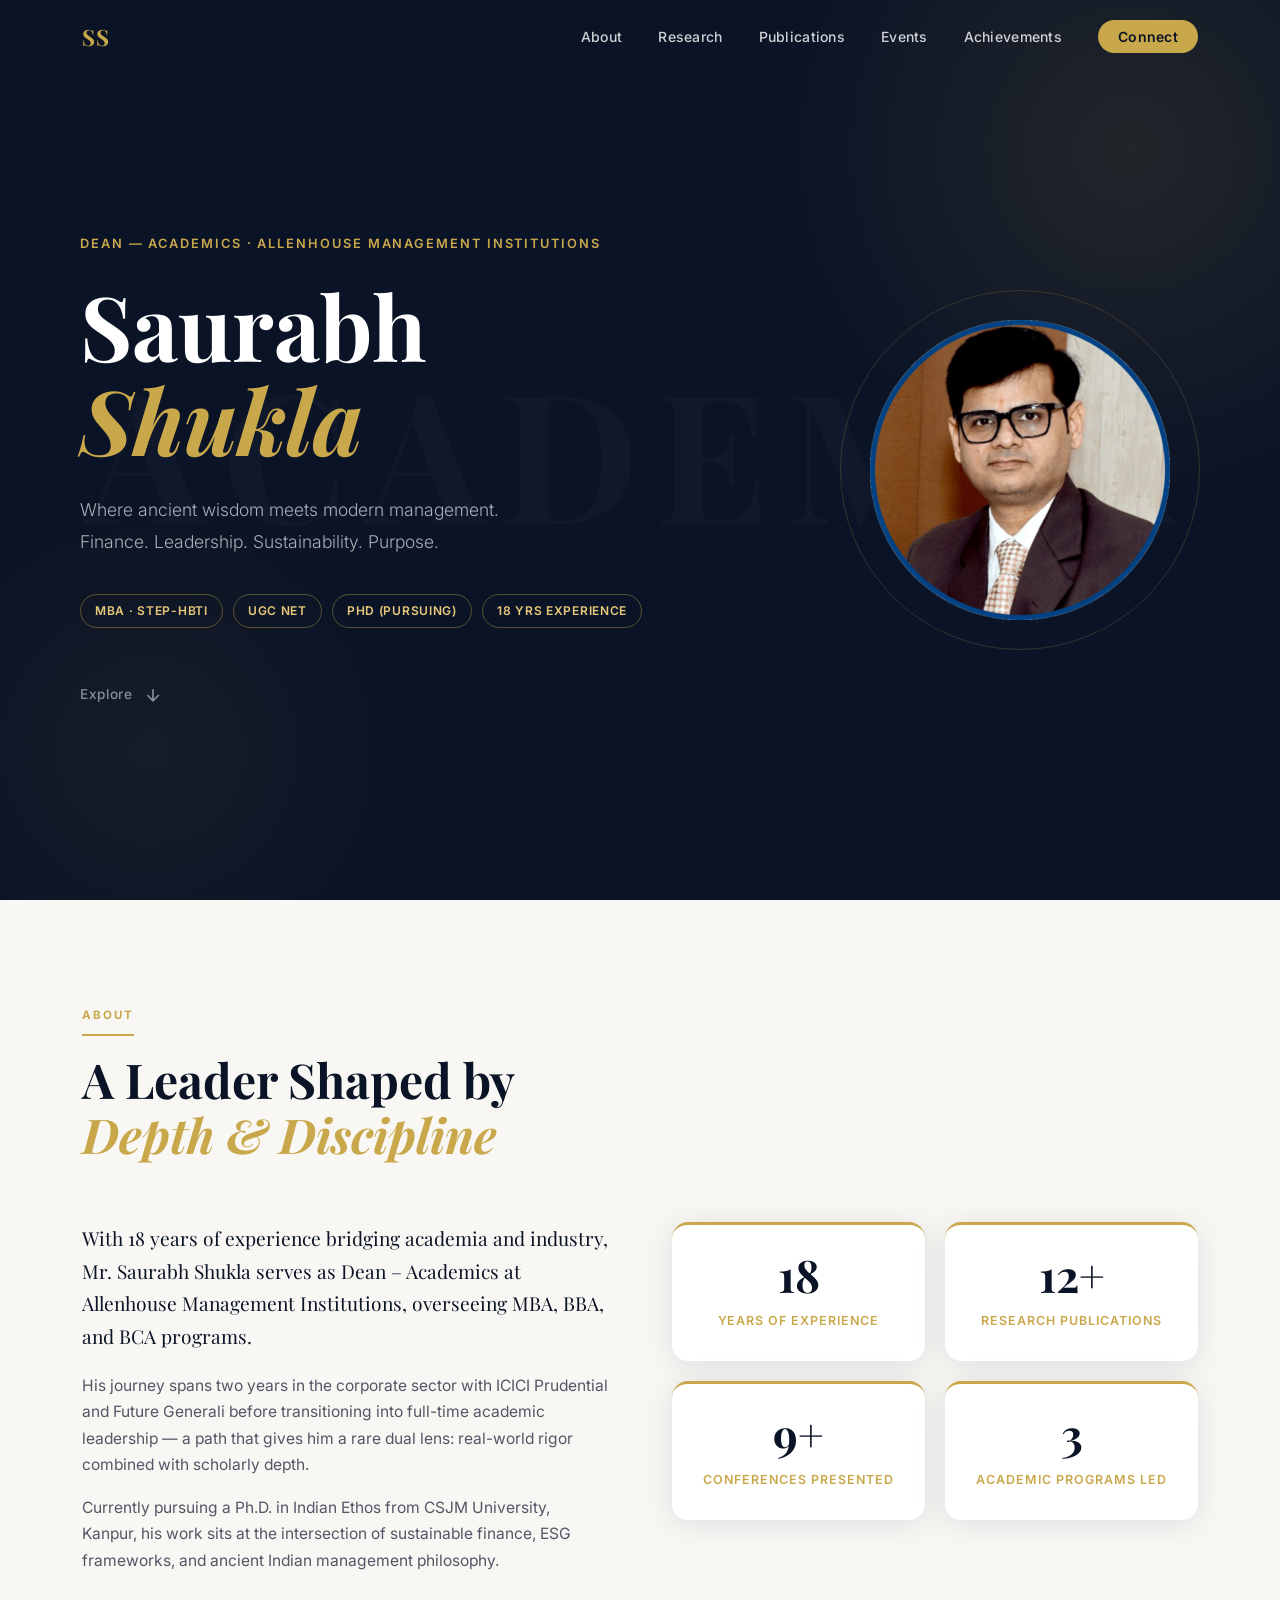
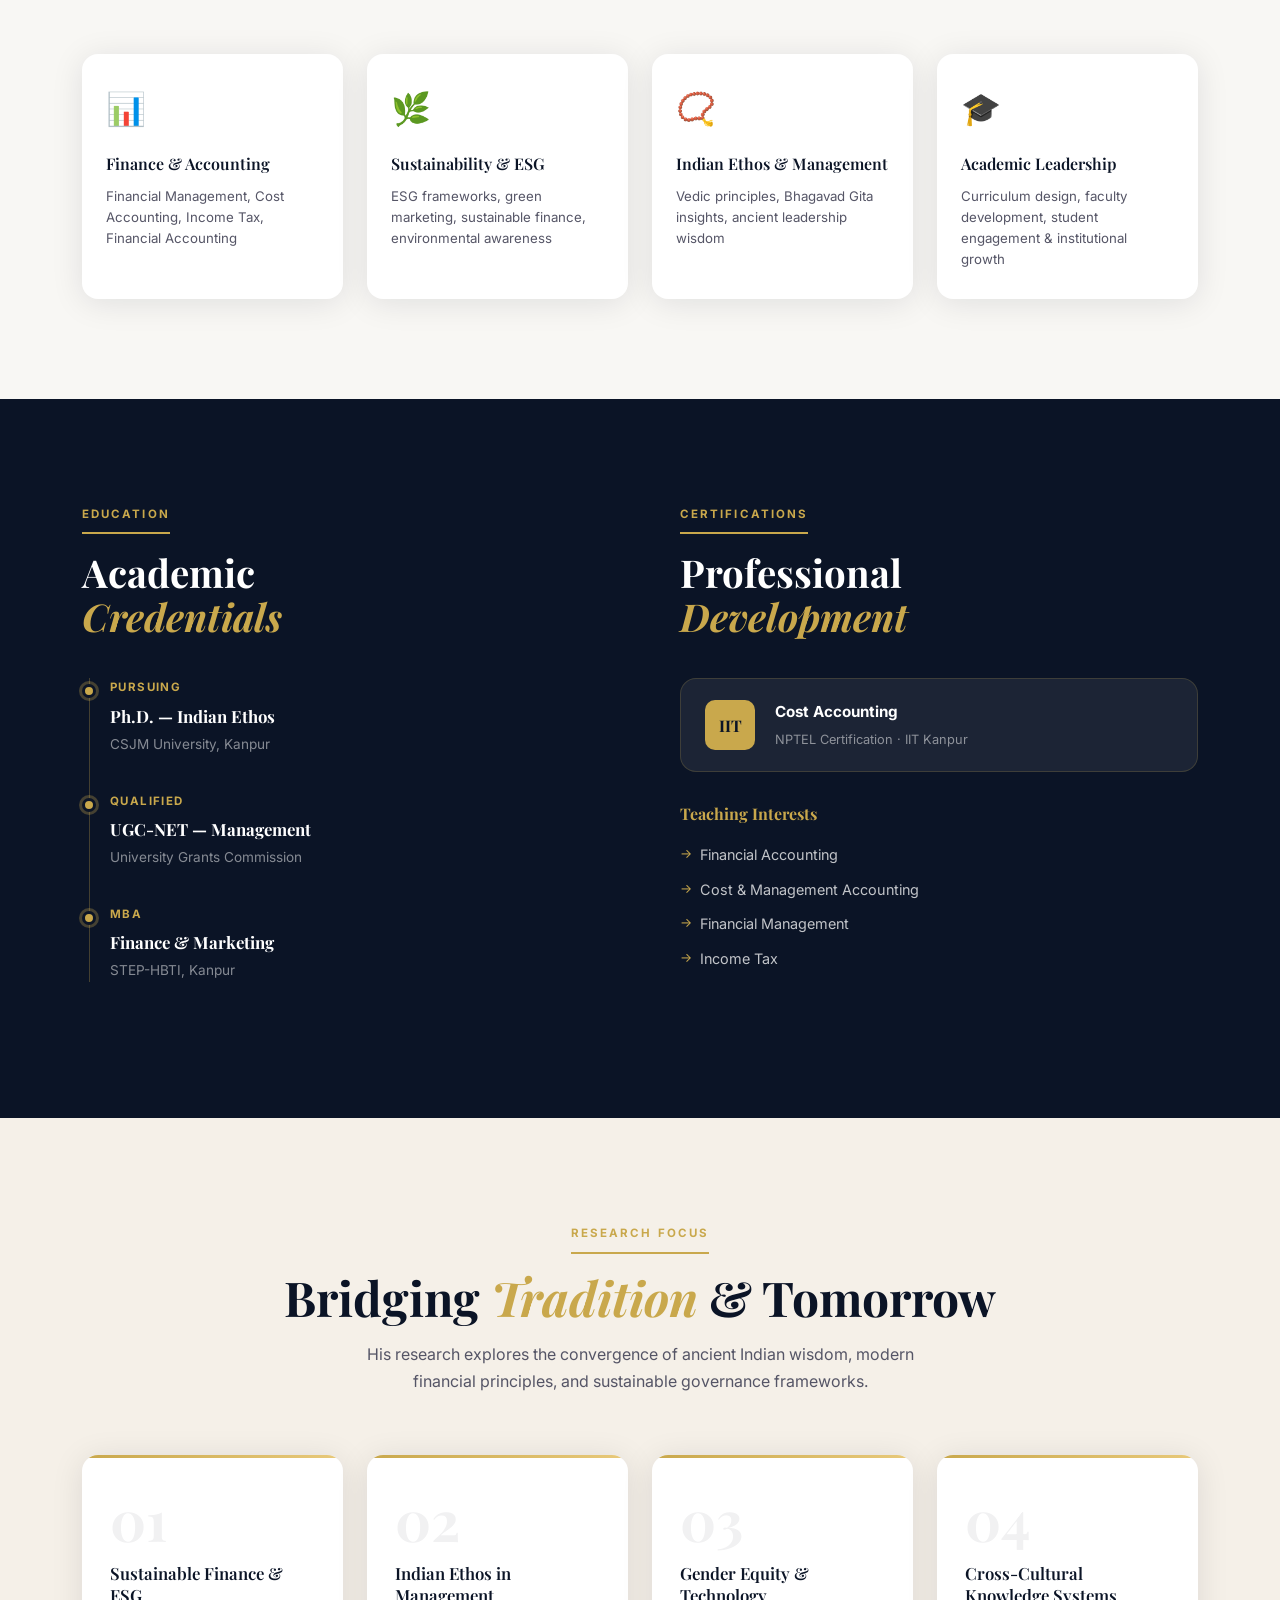
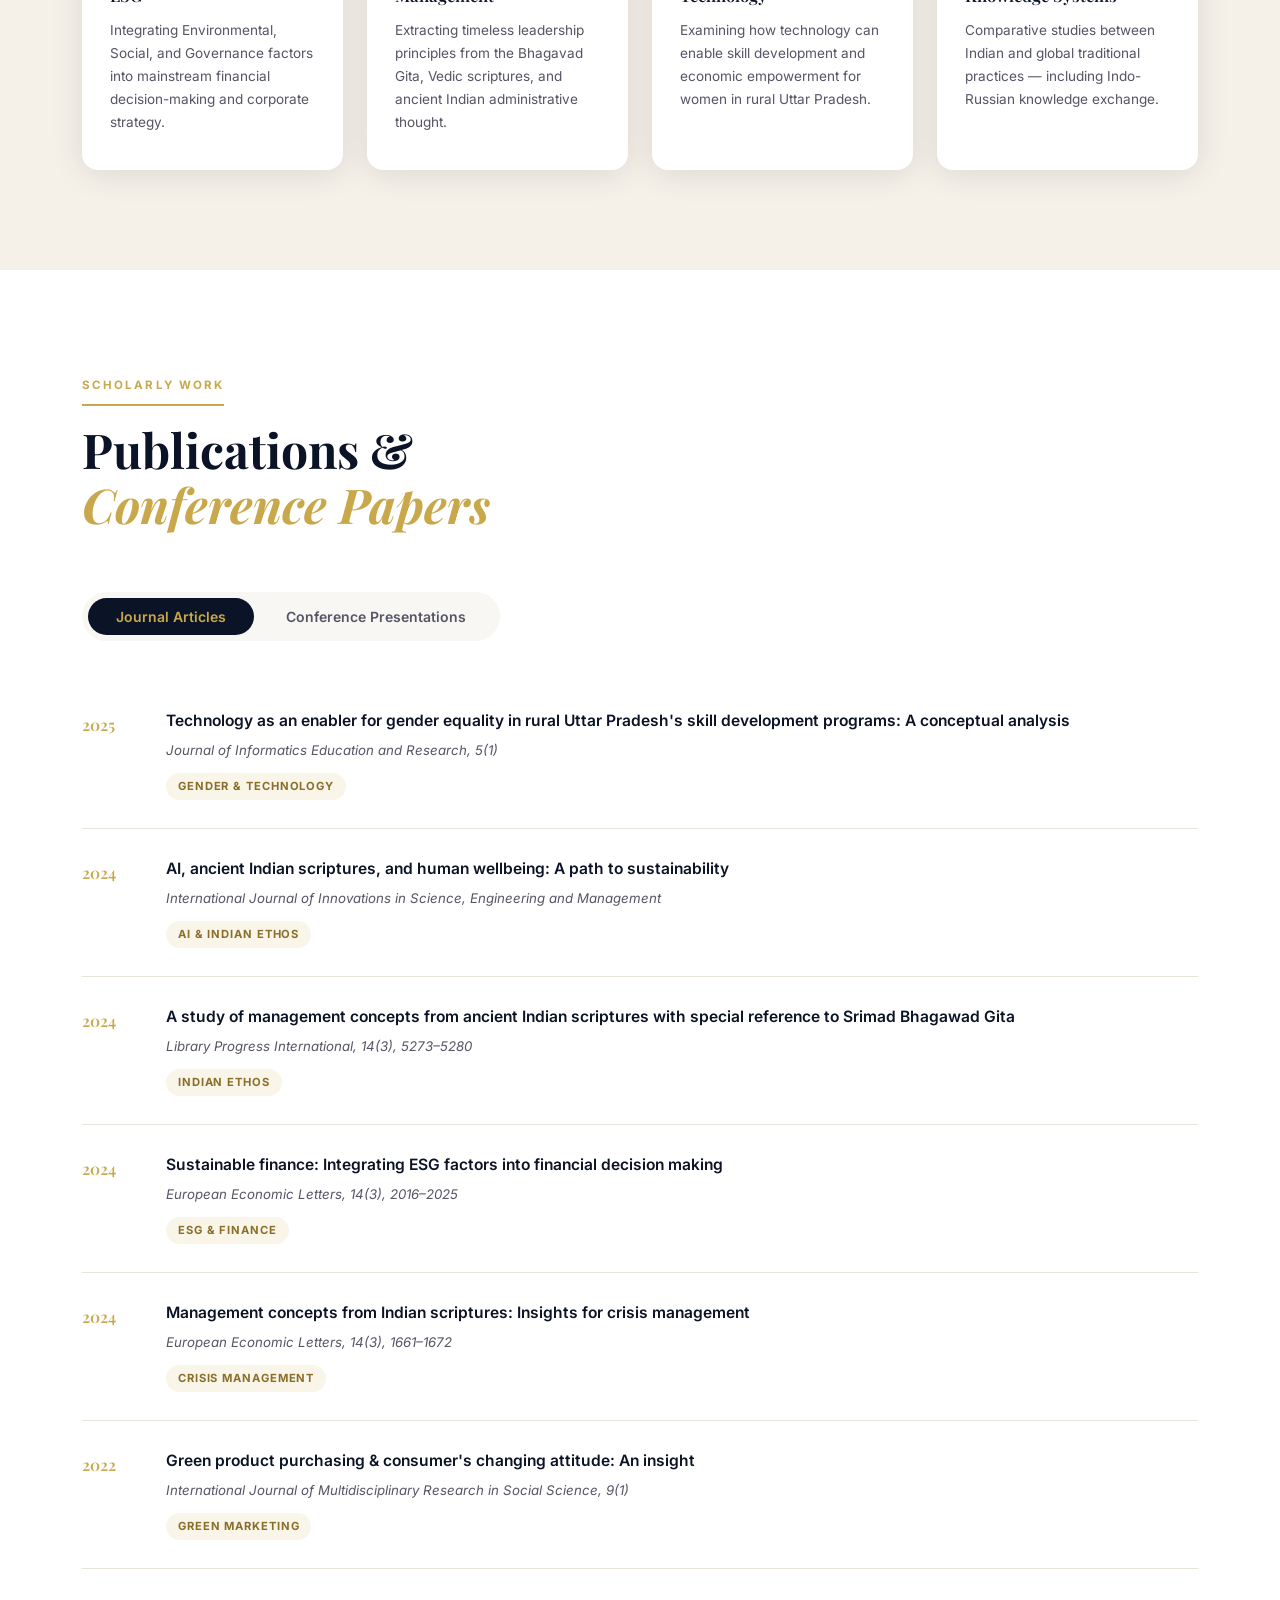
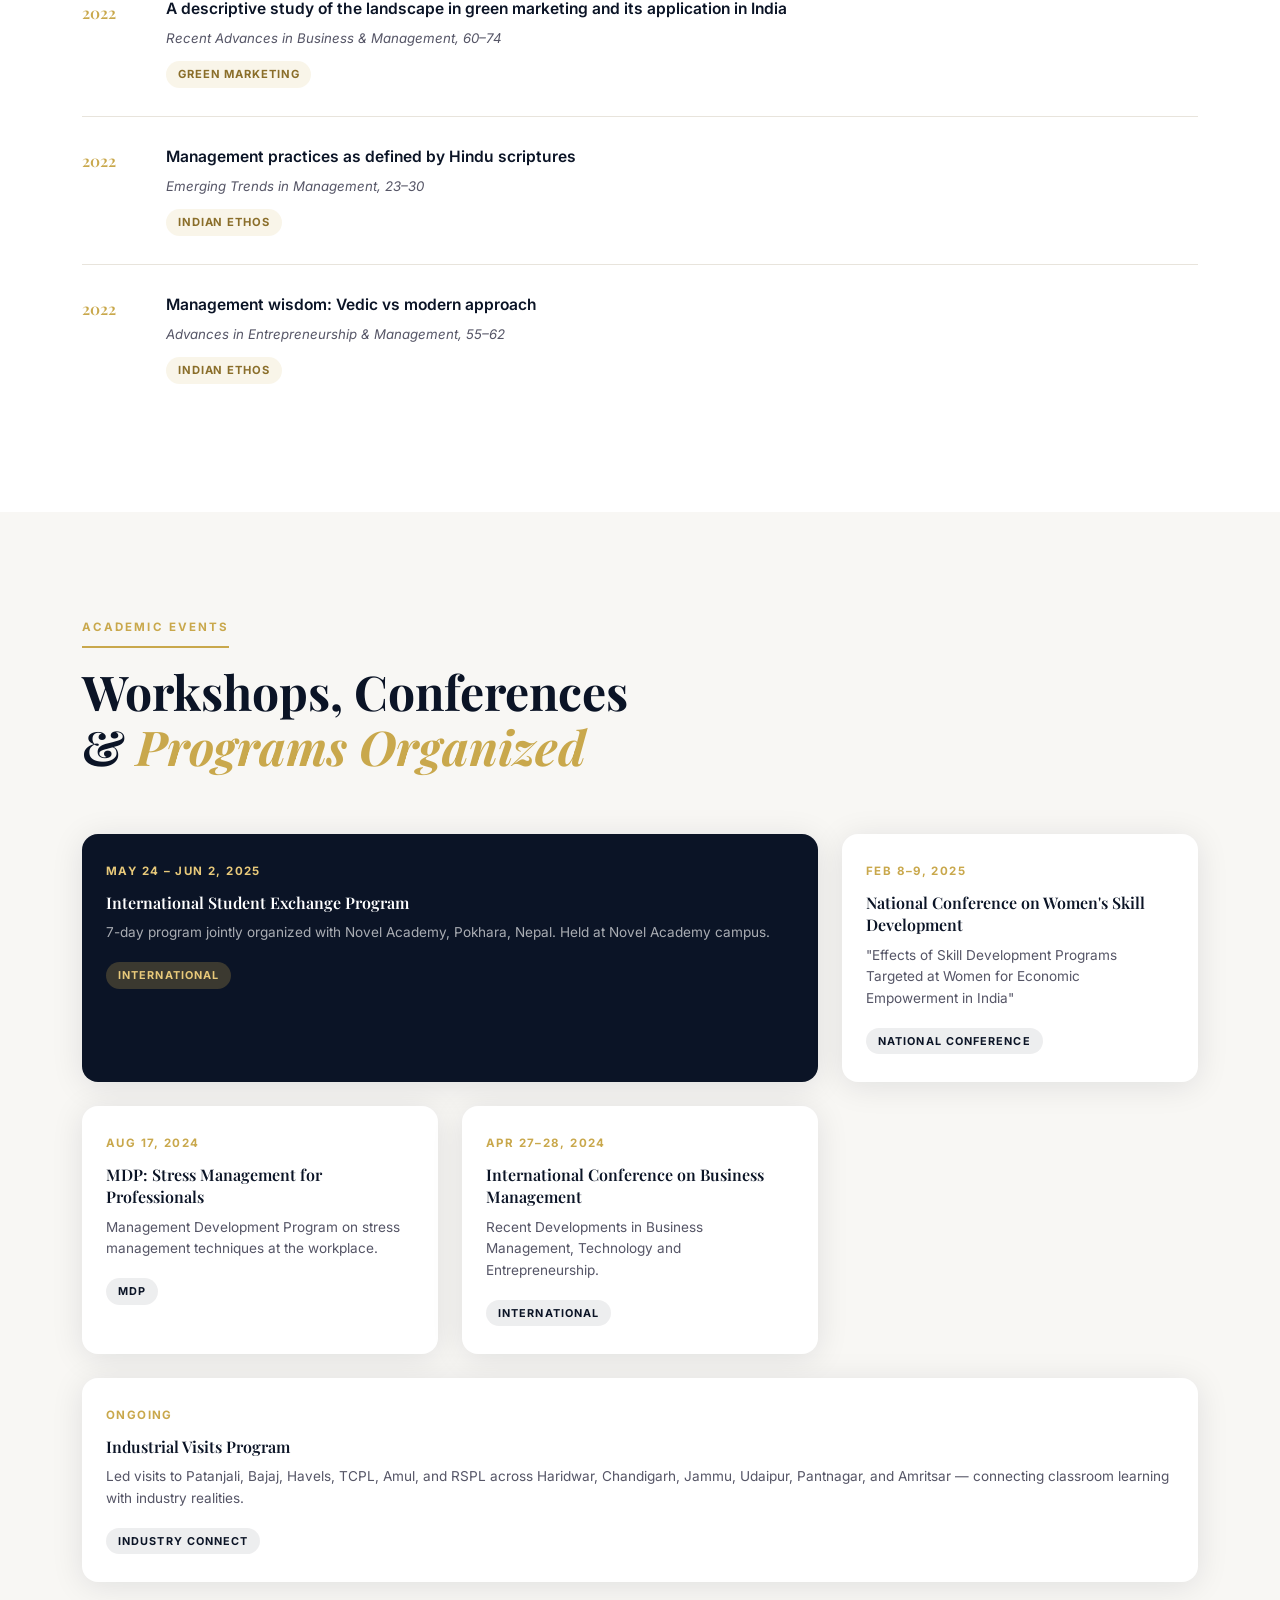
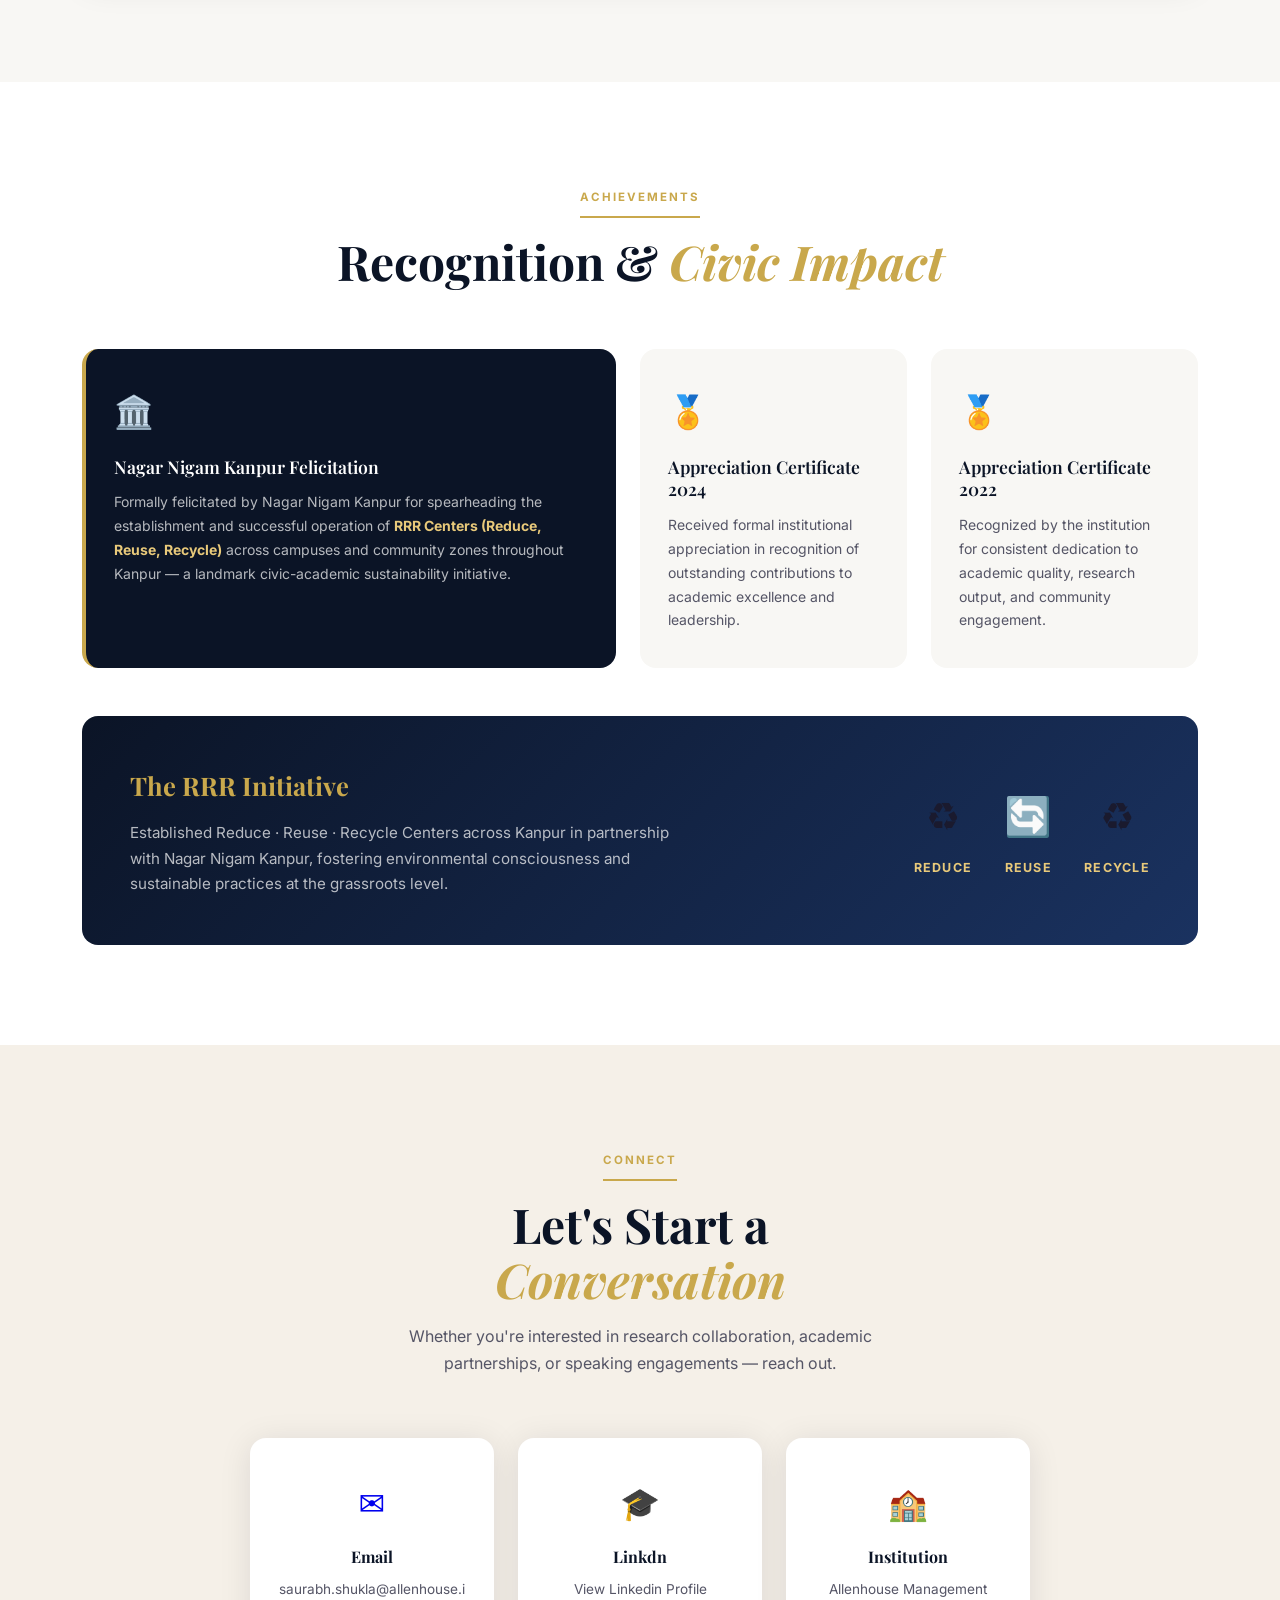
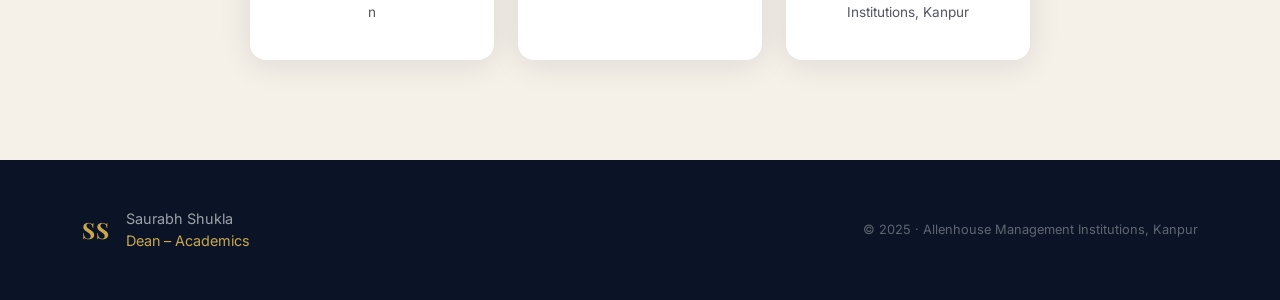
==== commit 470116d3: "Update index.html" ====
--- a/index.html
+++ b/index.html
@@ -450,10 +450,10 @@
           <h4>Email</h4>
           <p>saurabh.shukla@allenhouse.in</p>
         </a>
-        <a href="https://scholar.google.com" target="_blank" rel="noopener" class="contact-card">
+        <a href="https://www.linkedin.com/in/saurabh-shukla-34721816?" target="_blank" rel="noopener" class="contact-card">
           <div class="contact-icon">🎓</div>
-          <h4>Google Scholar</h4>
-          <p>View Research Profile</p>
+          <h4>Linkdn</h4>
+          <p>View Linkedin Profile</p>
         </a>
         <div class="contact-card">
           <div class="contact-icon">🏫</div>
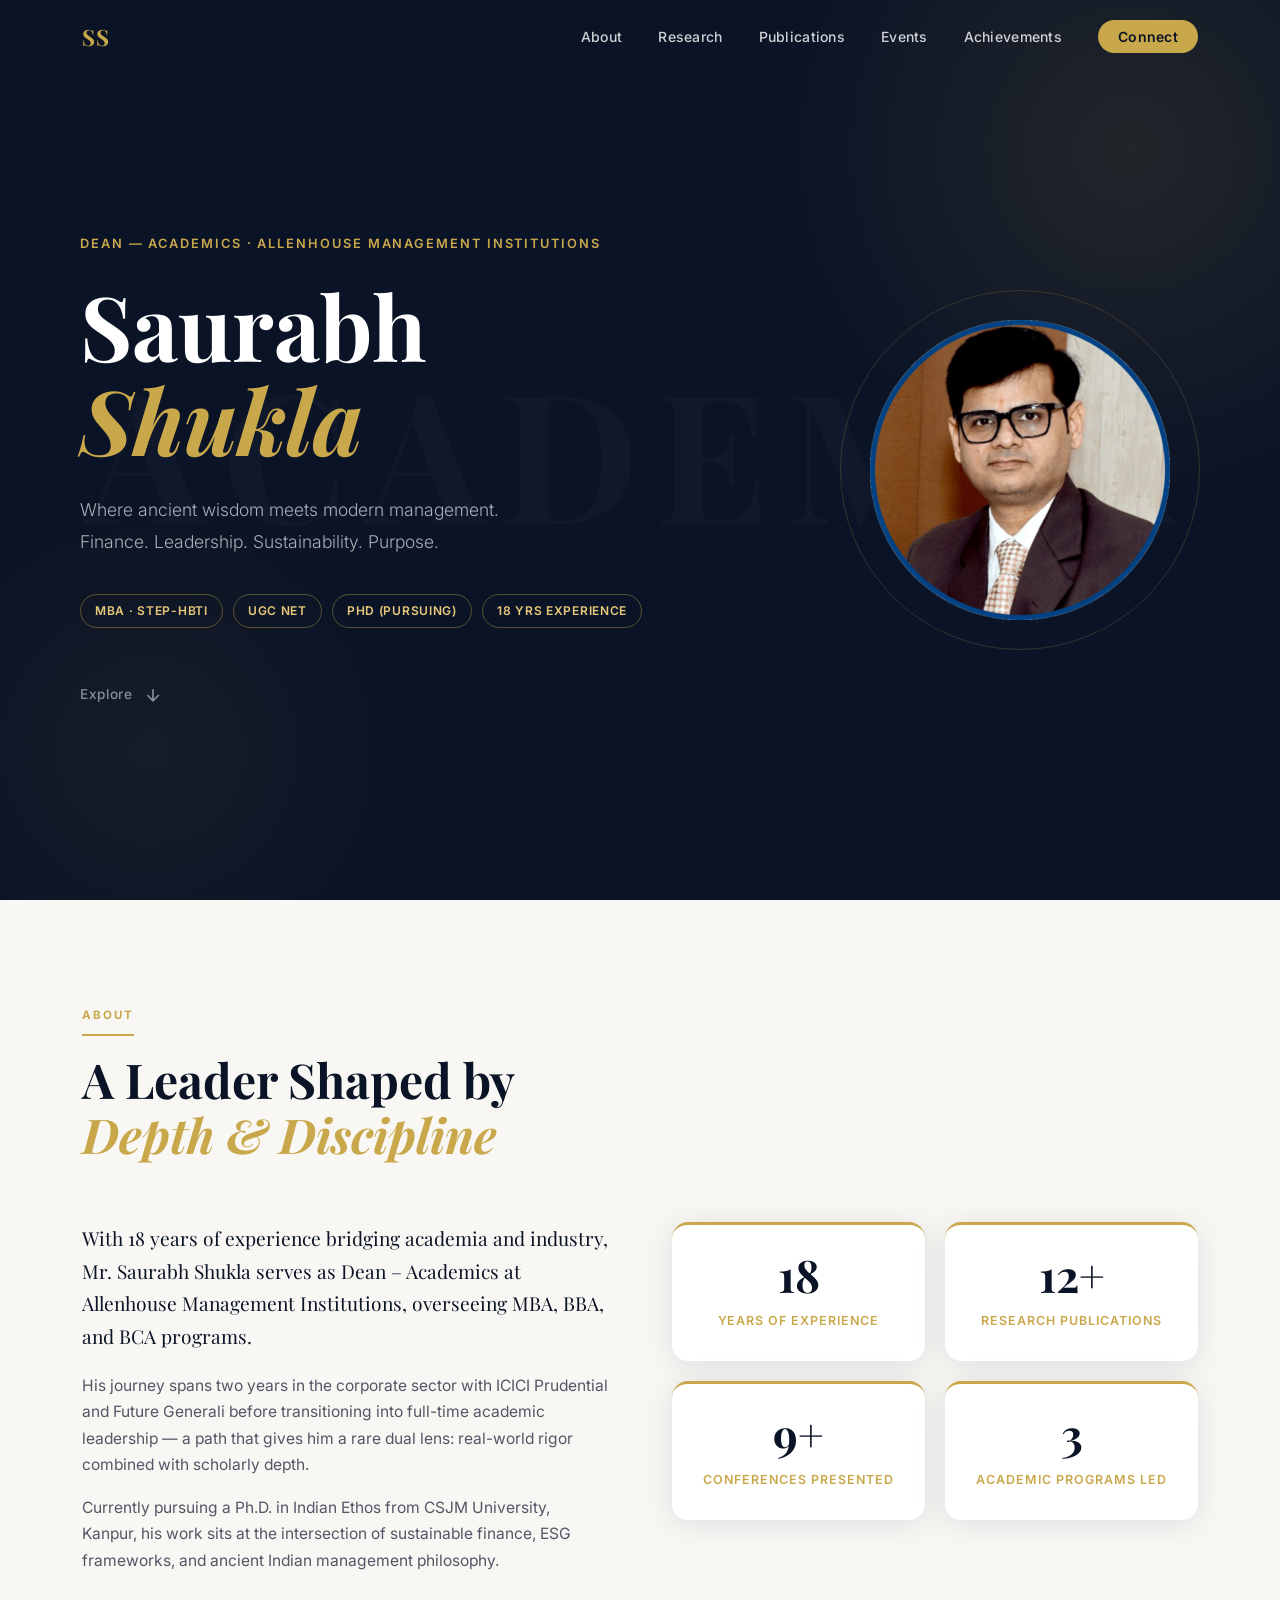
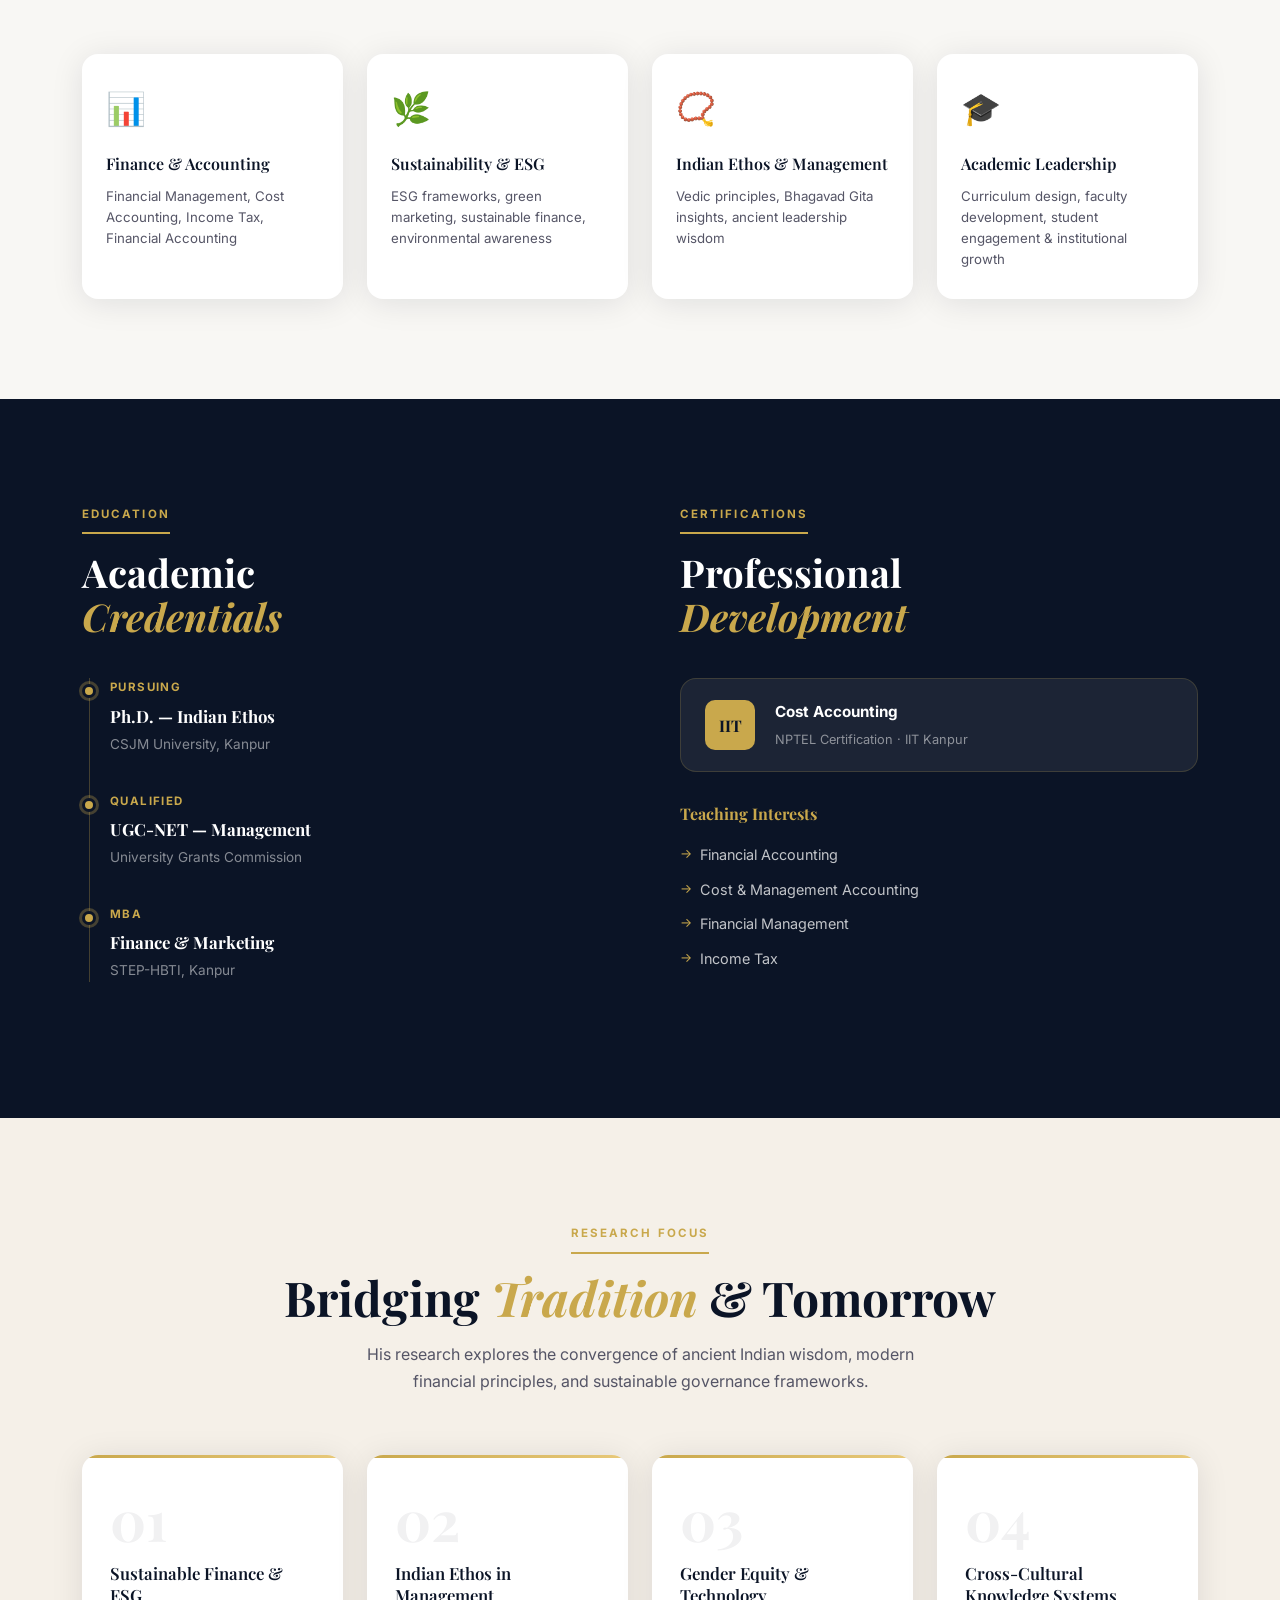
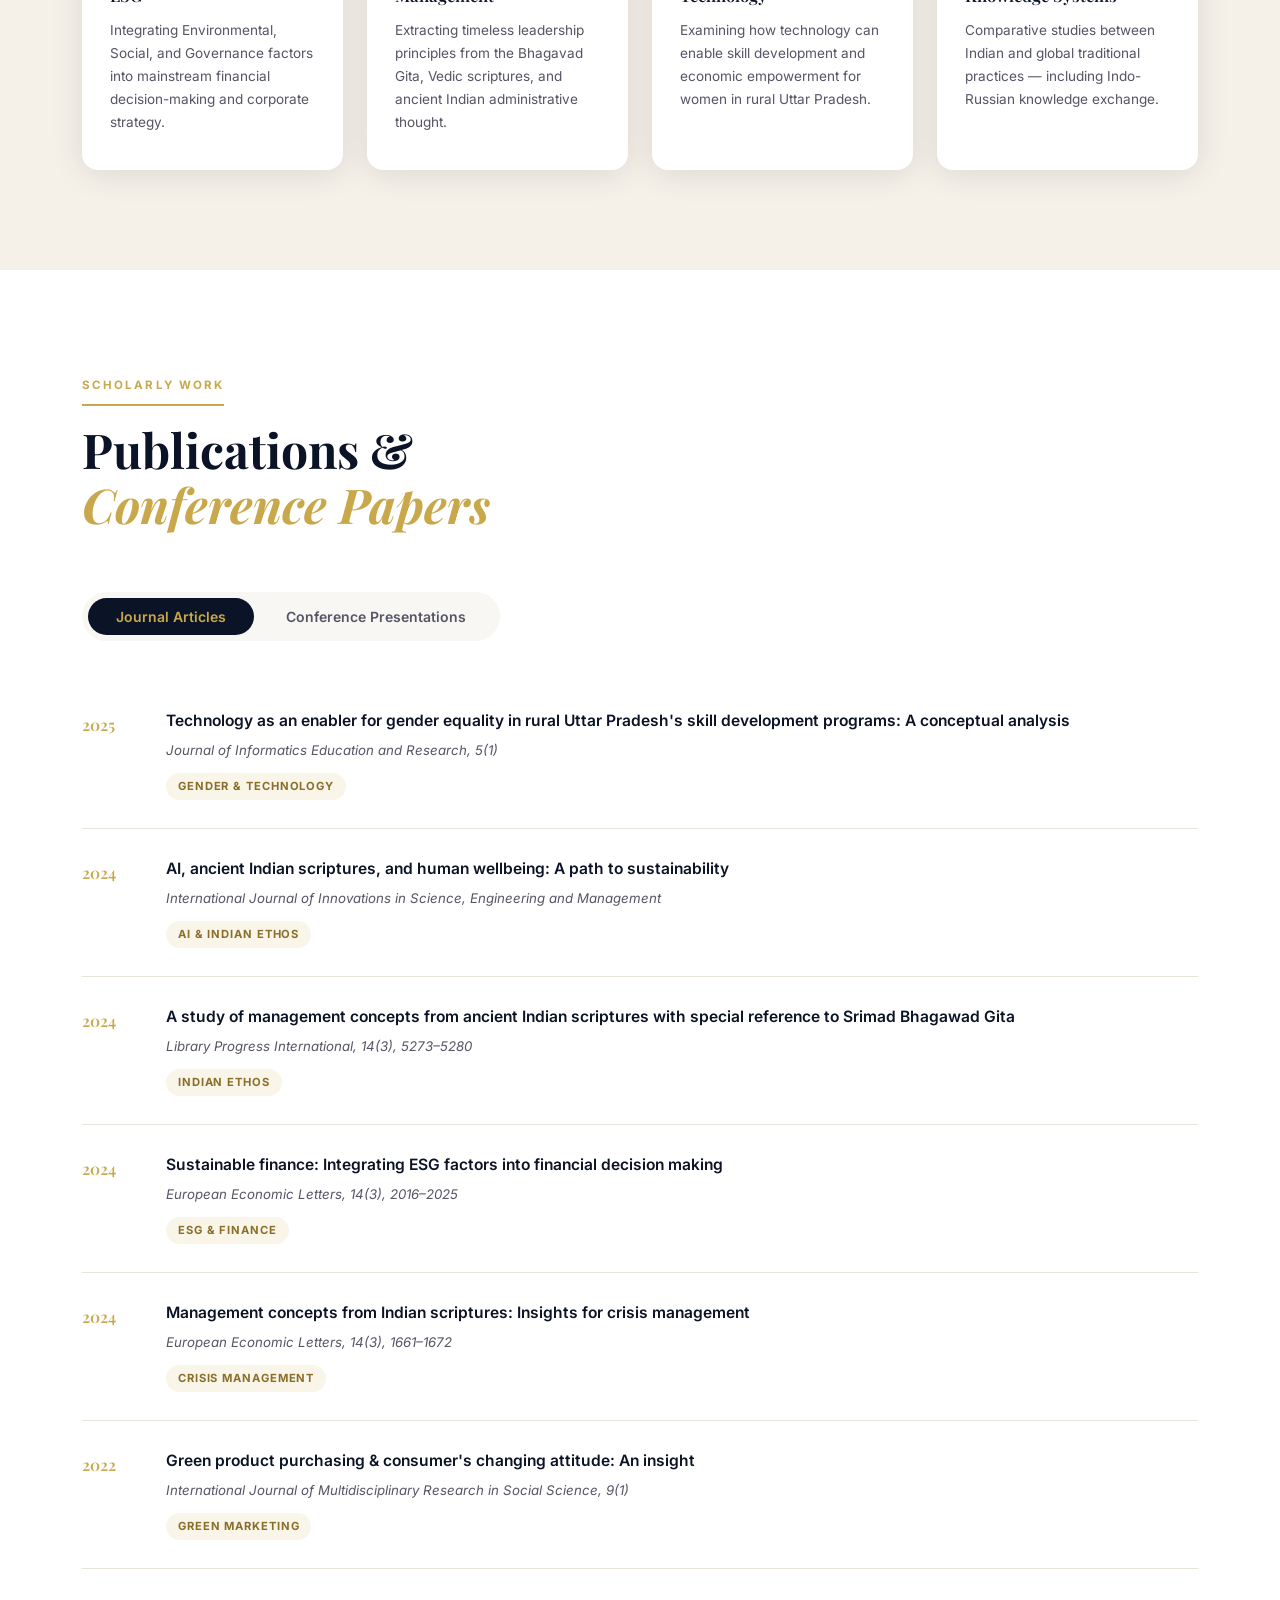
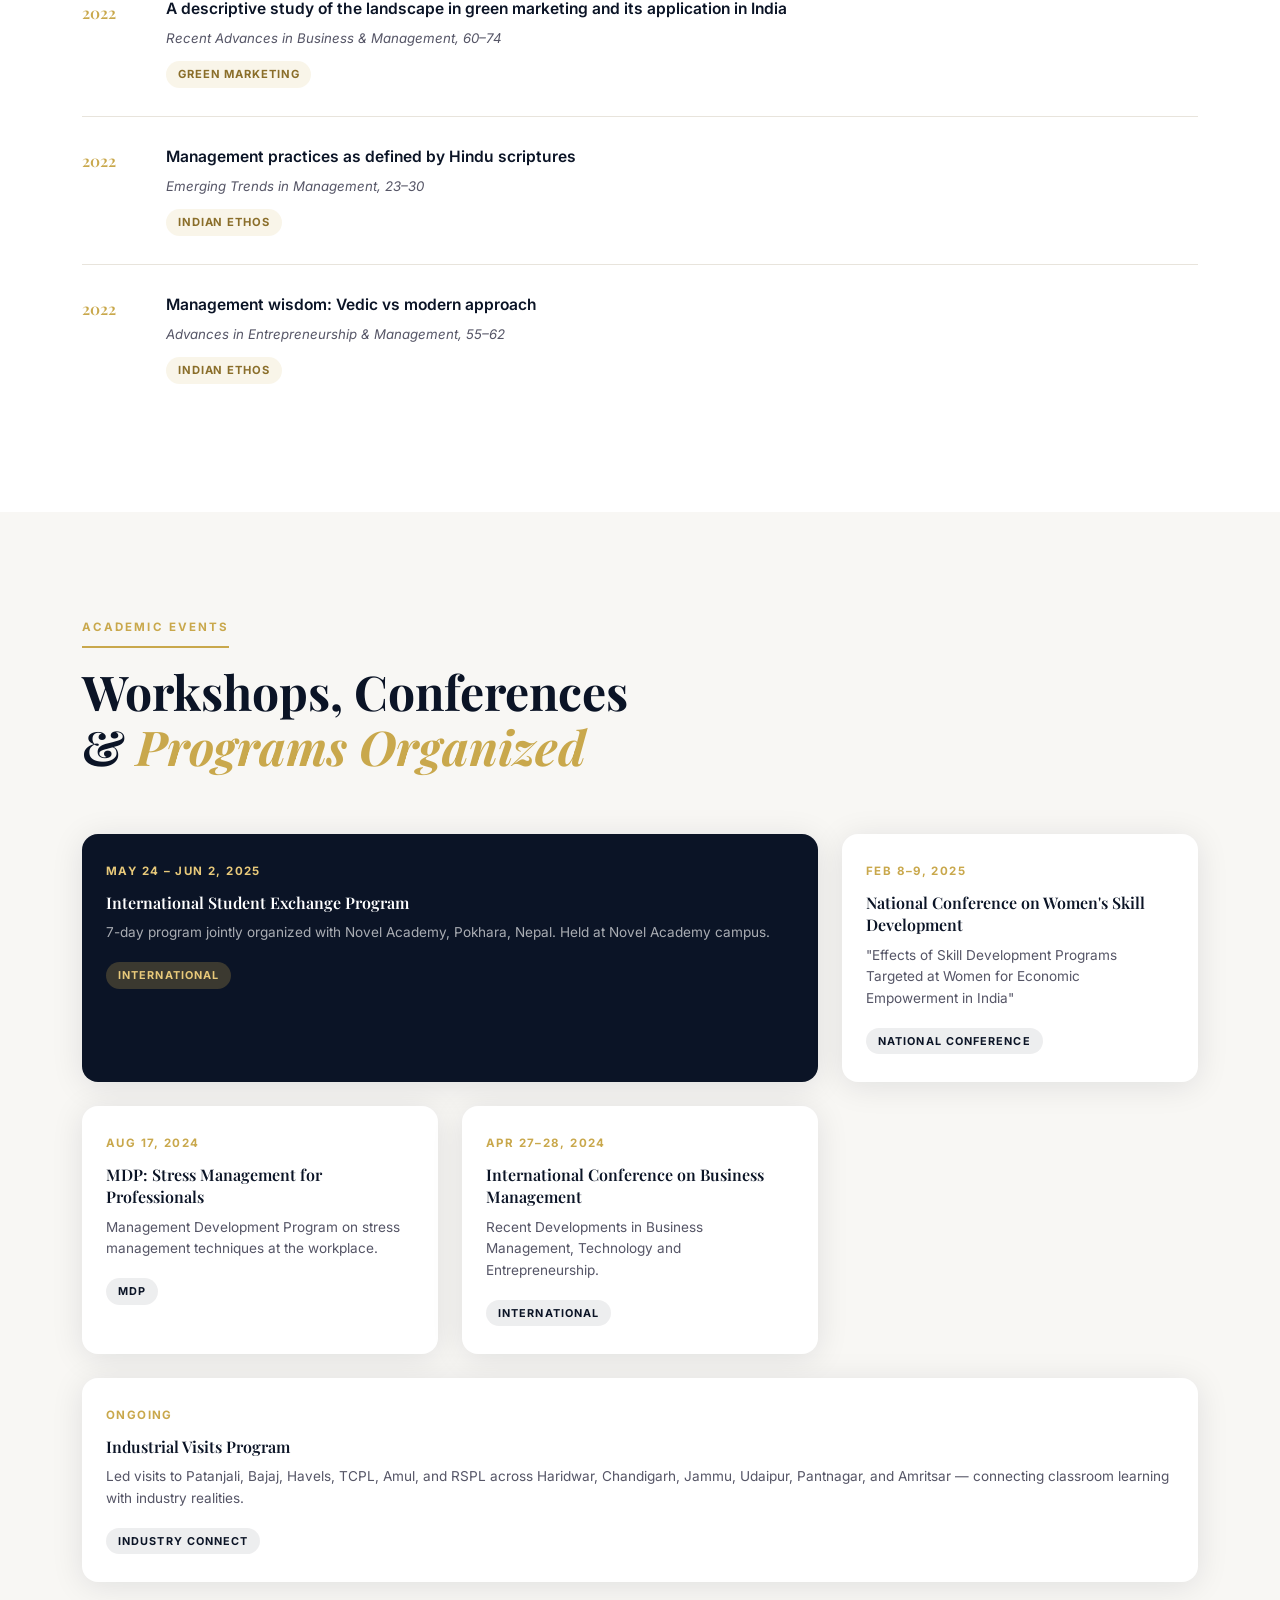
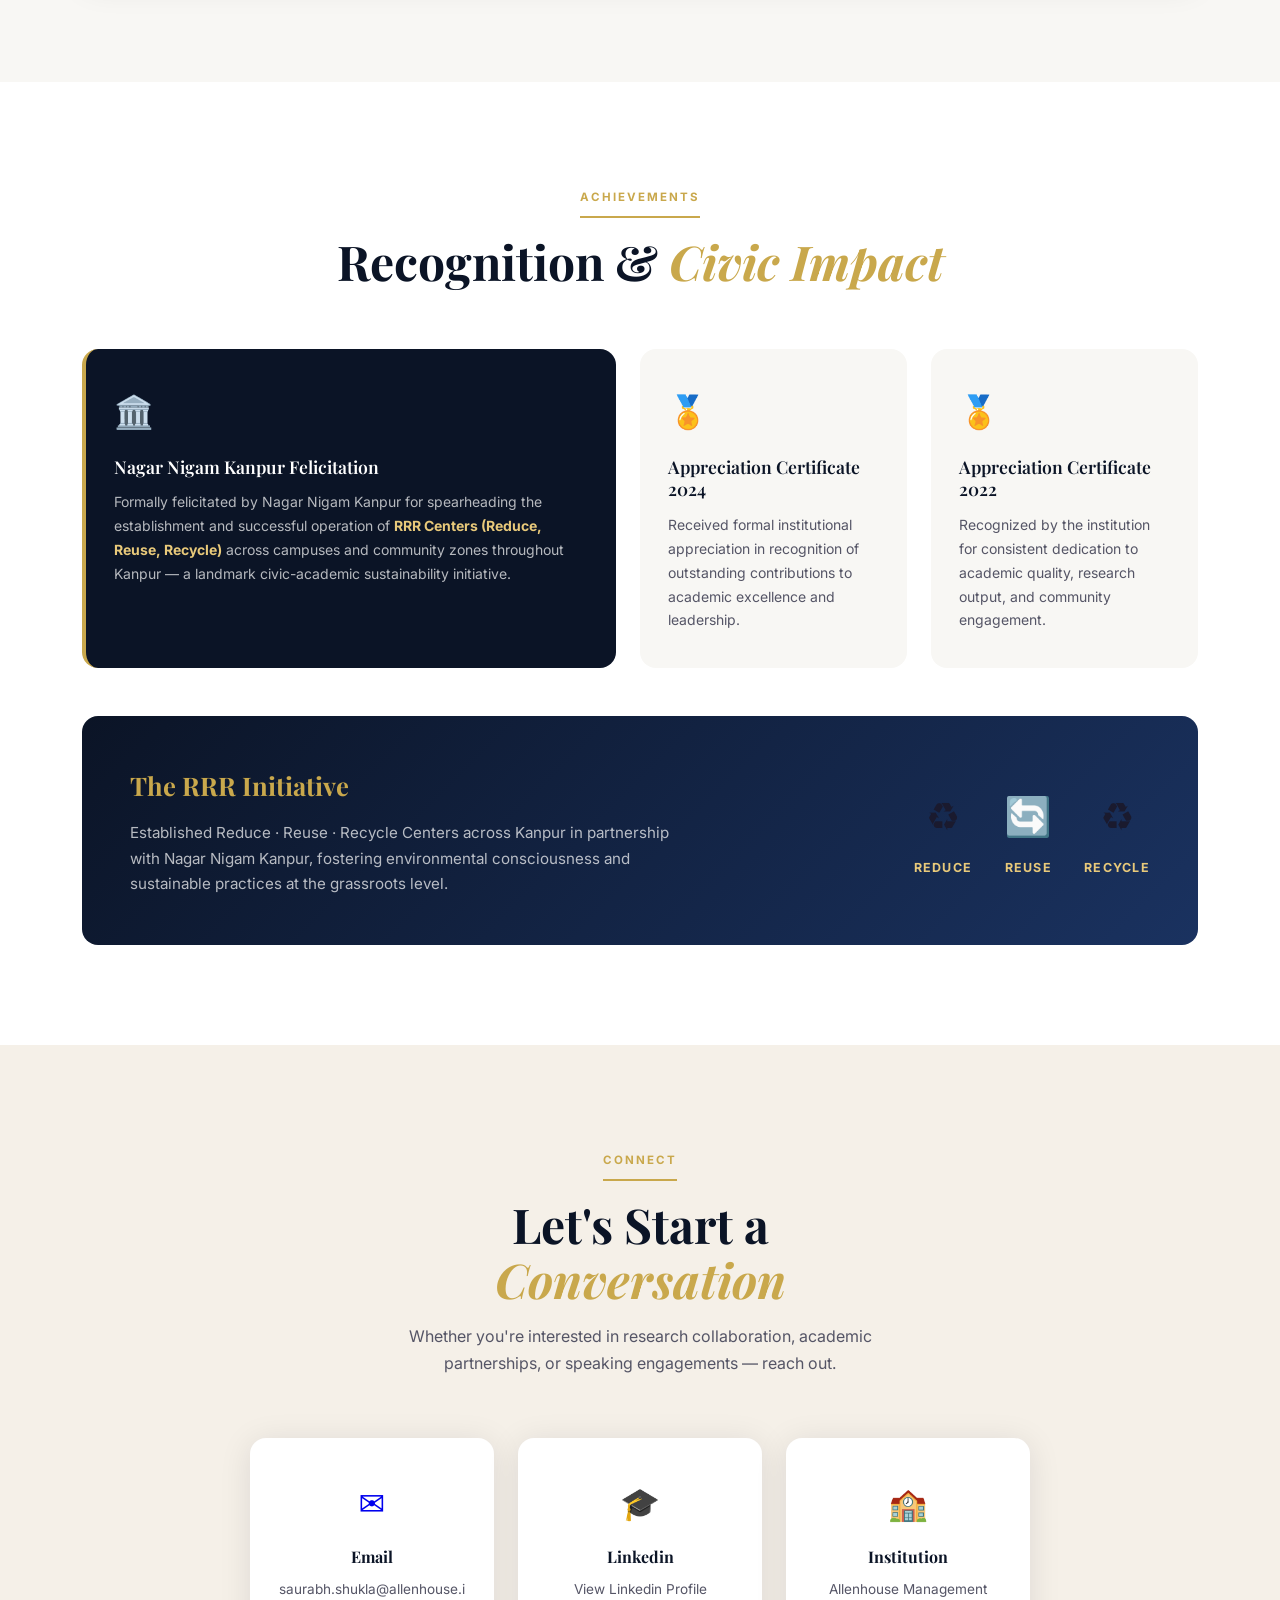
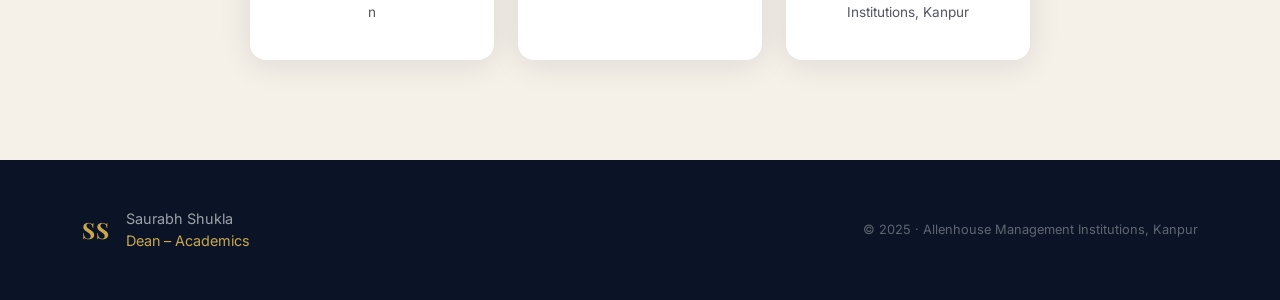
==== commit 92c5a01f: "Update index.html" ====
--- a/index.html
+++ b/index.html
@@ -452,7 +452,7 @@
         </a>
         <a href="https://www.linkedin.com/in/saurabh-shukla-34721816?" target="_blank" rel="noopener" class="contact-card">
           <div class="contact-icon">🎓</div>
-          <h4>Linkdn</h4>
+          <h4>Linkedin</h4>
           <p>View Linkedin Profile</p>
         </a>
         <div class="contact-card">
